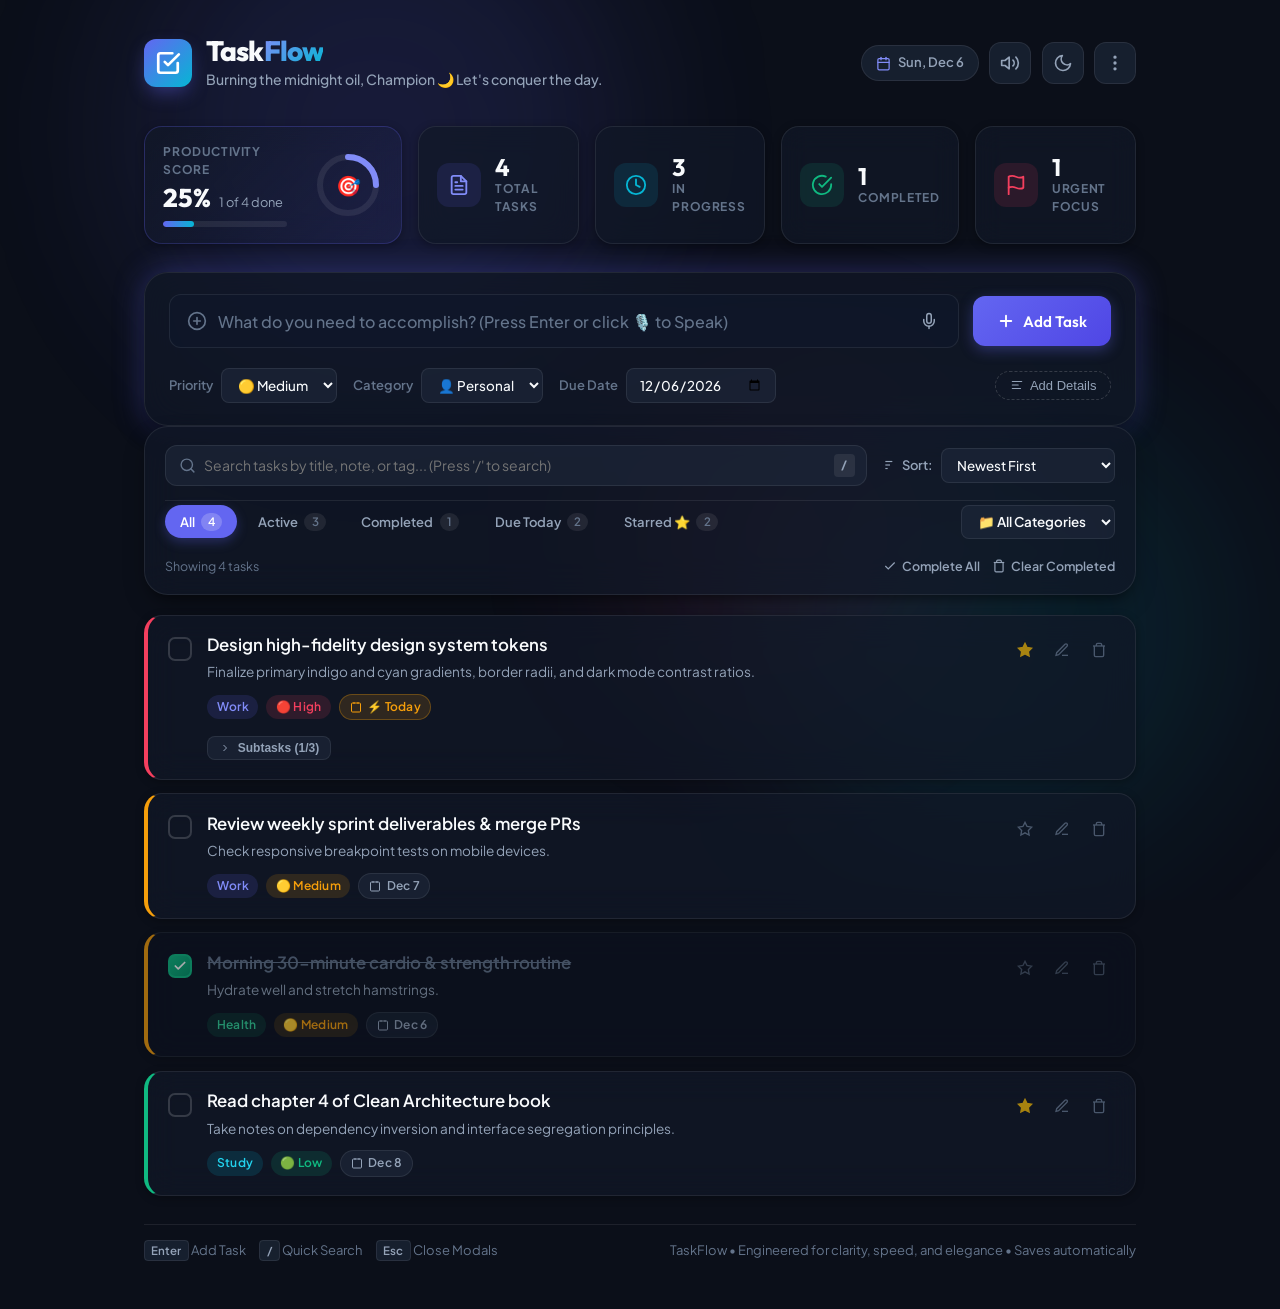
==== index.html @ ba14fab6 "first commit" ====
<!DOCTYPE html>
<html lang="en" data-theme="dark">
<head>
  <meta charset="UTF-8">
  <meta name="viewport" content="width=device-width, initial-scale=1.0">
  <meta name="description" content="TaskFlow - A modern, high-performance To-Do and Task Management web application featuring glassmorphism design, priority filters, smart categories, subtasks, and instant local persistence.">
  <meta name="keywords" content="todo list, task manager, productivity app, todo app, task tracker">
  <meta name="author" content="TaskFlow Productivity">
  <title>TaskFlow &mdash; Premium Task &amp; Productivity Manager</title>

  <!-- Google Fonts -->
  <link rel="preconnect" href="https://fonts.googleapis.com">
  <link rel="preconnect" href="https://fonts.gstatic.com" crossorigin>
  <link href="https://fonts.googleapis.com/css2?family=Outfit:wght@300;400;500;600;700;800&family=Plus+Jakarta+Sans:wght@400;500;600;700&display=swap" rel="stylesheet">

  <link rel="stylesheet" href="style.css">
</head>
<body>
  <!-- Canvas for celebratory particle confetti -->
  <canvas id="confetti-canvas"></canvas>

  <div class="app-background">
    <div class="glow-orb orb-1"></div>
    <div class="glow-orb orb-2"></div>
    <div class="glow-orb orb-3"></div>
  </div>

  <div class="app-container">
    <!-- Header -->
    <header class="app-header">
      <div class="header-brand">
        <div class="brand-logo" aria-hidden="true">
          <svg viewBox="0 0 24 24" fill="none" stroke="currentColor" stroke-width="2.5" stroke-linecap="round" stroke-linejoin="round">
            <path d="m9 11 3 3L22 4"></path>
            <path d="M21 12v7a2 2 0 0 1-2 2H5a2 2 0 0 1-2-2V5a2 2 0 0 1 2-2h11"></path>
          </svg>
        </div>
        <div class="brand-info">
          <h1 class="brand-title">Task<span>Flow</span></h1>
          <p class="brand-greeting" id="greeting-text">Welcome back! Let's get things done.</p>
        </div>
      </div>

      <div class="header-actions">
        <!-- Live Clock & Date Badge -->
        <div class="date-badge" id="live-date-badge" title="Current Date">
          <svg width="15" height="15" viewBox="0 0 24 24" fill="none" stroke="currentColor" stroke-width="2" stroke-linecap="round" stroke-linejoin="round">
            <rect x="3" y="4" width="18" height="18" rx="2" ry="2"></rect>
            <line x1="16" y1="2" x2="16" y2="6"></line>
            <line x1="8" y1="2" x2="8" y2="6"></line>
            <line x1="3" y1="10" x2="21" y2="10"></line>
          </svg>
          <span id="current-date-display">Today</span>
        </div>

        <!-- Sound Toggle -->
        <button id="sound-toggle-btn" class="icon-button" aria-label="Toggle Sound Effects" title="Toggle Sound FX">
          <svg id="sound-icon-on" class="btn-icon" viewBox="0 0 24 24" fill="none" stroke="currentColor" stroke-width="2" stroke-linecap="round" stroke-linejoin="round">
            <polygon points="11 5 6 9 2 9 2 15 6 15 11 19 11 5"></polygon>
            <path d="M19.07 4.93a10 10 0 0 1 0 14.14M15.54 8.46a5 5 0 0 1 0 7.07"></path>
          </svg>
          <svg id="sound-icon-off" class="btn-icon hidden" viewBox="0 0 24 24" fill="none" stroke="currentColor" stroke-width="2" stroke-linecap="round" stroke-linejoin="round">
            <polygon points="11 5 6 9 2 9 2 15 6 15 11 19 11 5"></polygon>
            <line x1="23" y1="9" x2="17" y2="15"></line>
            <line x1="17" y1="9" x2="23" y2="15"></line>
          </svg>
        </button>

        <!-- Theme Toggle -->
        <button id="theme-toggle-btn" class="icon-button" aria-label="Toggle Dark and Light Theme" title="Toggle Theme">
          <svg id="theme-icon-sun" class="btn-icon hidden" viewBox="0 0 24 24" fill="none" stroke="currentColor" stroke-width="2" stroke-linecap="round" stroke-linejoin="round">
            <circle cx="12" cy="12" r="5"></circle>
            <line x1="12" y1="1" x2="12" y2="3"></line>
            <line x1="12" y1="21" x2="12" y2="23"></line>
            <line x1="4.22" y1="4.22" x2="5.64" y2="5.64"></line>
            <line x1="18.36" y1="18.36" x2="19.78" y2="19.78"></line>
            <line x1="1" y1="12" x2="3" y2="12"></line>
            <line x1="21" y1="12" x2="23" y2="12"></line>
            <line x1="4.22" y1="19.78" x2="5.64" y2="18.36"></line>
            <line x1="18.36" y1="5.64" x2="19.78" y2="4.22"></line>
          </svg>
          <svg id="theme-icon-moon" class="btn-icon" viewBox="0 0 24 24" fill="none" stroke="currentColor" stroke-width="2" stroke-linecap="round" stroke-linejoin="round">
            <path d="M21 12.79A9 9 0 1 1 11.21 3 7 7 0 0 0 21 12.79z"></path>
          </svg>
        </button>

        <!-- Data Actions Dropdown Button -->
        <div class="dropdown-wrapper">
          <button id="data-menu-btn" class="icon-button" aria-label="Data Import and Export" title="Backup & Restore">
            <svg class="btn-icon" viewBox="0 0 24 24" fill="none" stroke="currentColor" stroke-width="2" stroke-linecap="round" stroke-linejoin="round">
              <circle cx="12" cy="12" r="1"></circle>
              <circle cx="12" cy="5" r="1"></circle>
              <circle cx="12" cy="19" r="1"></circle>
            </svg>
          </button>
          <div id="data-dropdown-menu" class="dropdown-menu hidden">
            <button id="export-json-btn" class="dropdown-item">
              <svg width="15" height="15" viewBox="0 0 24 24" fill="none" stroke="currentColor" stroke-width="2"><path d="M21 15v4a2 2 0 0 1-2 2H5a2 2 0 0 1-2-2v-4"></path><polyline points="7 10 12 15 17 10"></polyline><line x1="12" y1="15" x2="12" y2="3"></line></svg>
              Export JSON
            </button>
            <label for="import-json-input" class="dropdown-item file-label">
              <svg width="15" height="15" viewBox="0 0 24 24" fill="none" stroke="currentColor" stroke-width="2"><path d="M21 15v4a2 2 0 0 1-2 2H5a2 2 0 0 1-2-2v-4"></path><polyline points="17 8 12 3 7 8"></polyline><line x1="12" y1="3" x2="12" y2="15"></line></svg>
              Import JSON
              <input type="file" id="import-json-input" accept=".json" class="hidden">
            </label>
            <button id="reset-sample-btn" class="dropdown-item text-danger">
              <svg width="15" height="15" viewBox="0 0 24 24" fill="none" stroke="currentColor" stroke-width="2"><polyline points="1 4 1 10 7 10"></polyline><path d="M3.51 15a9 9 0 1 0 2.13-9.36L1 10"></path></svg>
              Load Sample Tasks
            </button>
          </div>
        </div>
      </div>
    </header>

    <!-- Productivity Dashboard Statistics Cards -->
    <section class="stats-grid" aria-label="Task Analytics and Progress">
      <!-- Progress Bar Card -->
      <div class="stat-card progress-card">
        <div class="progress-details">
          <span class="stat-label">Productivity Score</span>
          <div class="stat-heading">
            <span class="progress-percent" id="stat-progress-percent">0%</span>
            <span class="stat-subtext" id="stat-progress-ratio">0 of 0 done</span>
          </div>
          <div class="progress-bar-track">
            <div class="progress-bar-fill" id="stat-progress-fill" style="width: 0%;"></div>
          </div>
        </div>
        <div class="progress-ring-container">
          <svg class="progress-ring" width="68" height="68">
            <circle class="progress-ring-bg" stroke="currentColor" stroke-width="6" fill="transparent" r="28" cx="34" cy="34" />
            <circle class="progress-ring-circle" id="stat-progress-circle" stroke="currentColor" stroke-width="6" stroke-dasharray="175.92" stroke-dashoffset="175.92" stroke-linecap="round" fill="transparent" r="28" cx="34" cy="34" />
          </svg>
          <span class="ring-emoji" id="progress-emoji">🎯</span>
        </div>
      </div>

      <!-- Quick Counters -->
      <div class="stat-card" data-stat-filter="all">
        <div class="stat-icon-wrapper total-icon">
          <svg viewBox="0 0 24 24" fill="none" stroke="currentColor" stroke-width="2" stroke-linecap="round" stroke-linejoin="round">
            <path d="M14 2H6a2 2 0 0 0-2 2v16a2 2 0 0 0 2 2h12a2 2 0 0 0 2-2V8z"></path>
            <polyline points="14 2 14 8 20 8"></polyline>
            <line x1="16" y1="13" x2="8" y2="13"></line>
            <line x1="16" y1="17" x2="8" y2="17"></line>
            <polyline points="10 9 9 9 8 9"></polyline>
          </svg>
        </div>
        <div class="stat-text">
          <span class="stat-number" id="count-all">0</span>
          <span class="stat-label">Total Tasks</span>
        </div>
      </div>

      <div class="stat-card" data-stat-filter="active">
        <div class="stat-icon-wrapper pending-icon">
          <svg viewBox="0 0 24 24" fill="none" stroke="currentColor" stroke-width="2" stroke-linecap="round" stroke-linejoin="round">
            <circle cx="12" cy="12" r="10"></circle>
            <polyline points="12 6 12 12 16 14"></polyline>
          </svg>
        </div>
        <div class="stat-text">
          <span class="stat-number" id="count-active">0</span>
          <span class="stat-label">In Progress</span>
        </div>
      </div>

      <div class="stat-card" data-stat-filter="completed">
        <div class="stat-icon-wrapper completed-icon">
          <svg viewBox="0 0 24 24" fill="none" stroke="currentColor" stroke-width="2" stroke-linecap="round" stroke-linejoin="round">
            <path d="M22 11.08V12a10 10 0 1 1-5.93-9.14"></path>
            <polyline points="22 4 12 14.01 9 11.01"></polyline>
          </svg>
        </div>
        <div class="stat-text">
          <span class="stat-number" id="count-completed">0</span>
          <span class="stat-label">Completed</span>
        </div>
      </div>

      <div class="stat-card" data-stat-filter="high">
        <div class="stat-icon-wrapper urgent-icon">
          <svg viewBox="0 0 24 24" fill="none" stroke="currentColor" stroke-width="2" stroke-linecap="round" stroke-linejoin="round">
            <path d="M4 15s1-1 4-1 5 2 8 2 4-1 4-1V3s-1 1-4 1-5-2-8-2-4 1-4 1z"></path>
            <line x1="4" y1="22" x2="4" y2="15"></line>
          </svg>
        </div>
        <div class="stat-text">
          <span class="stat-number" id="count-high">0</span>
          <span class="stat-label">Urgent Focus</span>
        </div>
      </div>
    </section>

    <!-- Main Content Layout -->
    <main class="app-main-grid">
      <!-- Task Creation Panel -->
      <section class="task-creator-panel glass-card" aria-label="Create New Task">
        <form id="new-task-form" class="task-form">
          <div class="form-main-row">
            <div class="input-wrapper">
              <span class="input-icon">
                <svg viewBox="0 0 24 24" fill="none" stroke="currentColor" stroke-width="2" stroke-linecap="round" stroke-linejoin="round">
                  <circle cx="12" cy="12" r="10"></circle>
                  <line x1="12" y1="8" x2="12" y2="16"></line>
                  <line x1="8" y1="12" x2="16" y2="12"></line>
                </svg>
              </span>
              <input 
                type="text" 
                id="task-title-input" 
                class="main-text-input" 
                placeholder="What do you need to accomplish? (Press Enter or click 🎙️ to Speak)" 
                maxlength="150" 
                required 
                autocomplete="off"
              >
              <button type="button" id="voice-input-btn" class="input-voice-btn" aria-label="Speech to text" title="Speech to Text (Click and speak your task)">
                <svg class="mic-icon" viewBox="0 0 24 24" fill="none" stroke="currentColor" stroke-width="2" stroke-linecap="round" stroke-linejoin="round">
                  <path d="M12 2a3 3 0 0 0-3 3v7a3 3 0 0 0 6 0V5a3 3 0 0 0-3-3z"></path>
                  <path d="M19 10v2a7 7 0 0 1-14 0v-2"></path>
                  <line x1="12" y1="19" x2="12" y2="22"></line>
                </svg>
                <span class="voice-pulse-ring"></span>
              </button>
            </div>
            <button type="submit" id="add-task-btn" class="primary-gradient-btn">
              <svg viewBox="0 0 24 24" fill="none" stroke="currentColor" stroke-width="2.5" stroke-linecap="round" stroke-linejoin="round">
                <line x1="12" y1="5" x2="12" y2="19"></line>
                <line x1="5" y1="12" x2="19" y2="12"></line>
              </svg>
              <span>Add Task</span>
            </button>
          </div>

          <!-- Live Voice Input Listening Bar -->
          <div id="voice-status-bar" class="voice-status-bar hidden">
            <span class="voice-live-dot"></span>
            <span id="voice-status-text" class="voice-status-text">Listening... Speak now</span>
            <div class="voice-soundwaves">
              <span></span><span></span><span></span><span></span><span></span>
            </div>
            <button type="button" id="voice-stop-btn" class="voice-stop-btn">Finish Voice</button>
          </div>

          <!-- Extended Task Options Accordion/Bar -->
          <div class="form-options-bar">
            <!-- Priority Selector -->
            <div class="form-option-group">
              <label for="task-priority-select" class="option-label">Priority</label>
              <div class="custom-select-wrapper">
                <select id="task-priority-select" class="form-select">
                  <option value="low">🟢 Low</option>
                  <option value="medium" selected>🟡 Medium</option>
                  <option value="high">🔴 High</option>
                </select>
              </div>
            </div>

            <!-- Category Selector -->
            <div class="form-option-group">
              <label for="task-category-select" class="option-label">Category</label>
              <div class="custom-select-wrapper">
                <select id="task-category-select" class="form-select">
                  <option value="Work">💼 Work</option>
                  <option value="Personal" selected>👤 Personal</option>
                  <option value="Study">📚 Study</option>
                  <option value="Health">💪 Health</option>
                  <option value="Finance">💰 Finance</option>
                  <option value="Creative">🎨 Creative</option>
                </select>
              </div>
            </div>

            <!-- Due Date Picker -->
            <div class="form-option-group">
              <label for="task-due-date" class="option-label">Due Date</label>
              <div class="date-input-wrapper">
                <input type="date" id="task-due-date" class="form-date-input">
              </div>
            </div>

            <!-- Toggle Details Button -->
            <button type="button" id="toggle-advanced-btn" class="text-pill-btn" aria-expanded="false" title="Add notes and subtasks">
              <svg width="14" height="14" viewBox="0 0 24 24" fill="none" stroke="currentColor" stroke-width="2" stroke-linecap="round" stroke-linejoin="round">
                <line x1="4" y1="6" x2="20" y2="6"></line>
                <line x1="4" y1="12" x2="14" y2="12"></line>
                <line x1="4" y1="18" x2="18" y2="18"></line>
              </svg>
              <span>Add Details</span>
            </button>
          </div>

          <!-- Collapsible Note & Subtasks area -->
          <div id="advanced-fields" class="advanced-fields hidden">
            <div class="form-sub-row">
              <textarea id="task-notes-input" class="form-textarea" placeholder="Add detailed notes or context..." rows="2"></textarea>
            </div>
            <div class="subtasks-input-area">
              <div class="subtask-add-row">
                <input type="text" id="subtask-quick-input" class="subtask-input" placeholder="Add a checklist item (e.g. Gather documents)">
                <button type="button" id="add-subtask-draft-btn" class="secondary-btn small-btn">+ Add Item</button>
              </div>
              <ul id="draft-subtasks-list" class="draft-subtasks-list"></ul>
            </div>
          </div>
        </form>
      </section>

      <!-- Task Explorer / Feed Section -->
      <section class="task-feed-section" aria-label="Task Management Feed">
        <!-- Control Bar: Search, Filters & Sorters -->
        <div class="feed-controls glass-card">
          <!-- Top Row: Search and Batch Actions -->
          <div class="controls-top-row">
            <div class="search-box">
              <svg class="search-icon" viewBox="0 0 24 24" fill="none" stroke="currentColor" stroke-width="2" stroke-linecap="round" stroke-linejoin="round">
                <circle cx="11" cy="11" r="8"></circle>
                <line x1="21" y1="21" x2="16.65" y2="16.65"></line>
              </svg>
              <input type="text" id="task-search-input" placeholder="Search tasks by title, note, or tag... (Press '/' to search)" autocomplete="off">
              <button id="clear-search-btn" class="clear-input-btn hidden" aria-label="Clear Search">✕</button>
              <span class="keyboard-hint" aria-hidden="true">/</span>
            </div>

            <!-- Sort By Selector -->
            <div class="sort-selector-group">
              <label for="sort-tasks-select" class="sort-label">
                <svg width="14" height="14" viewBox="0 0 24 24" fill="none" stroke="currentColor" stroke-width="2">
                  <line x1="4" y1="6" x2="16" y2="6"></line>
                  <line x1="4" y1="12" x2="12" y2="12"></line>
                  <line x1="4" y1="18" x2="8" y2="18"></line>
                </svg>
                Sort:
              </label>
              <select id="sort-tasks-select" class="form-select inline-select">
                <option value="created-desc">Newest First</option>
                <option value="created-asc">Oldest First</option>
                <option value="due-asc">Due Date (Earliest)</option>
                <option value="priority-desc">Priority (High to Low)</option>
                <option value="alpha-asc">Alphabetical (A - Z)</option>
              </select>
            </div>
          </div>

          <!-- Filter Pills Row -->
          <div class="filters-pills-row">
            <div class="filter-status-pills" role="tablist" aria-label="Task status filters">
              <button class="filter-tab active" data-filter="all" role="tab" aria-selected="true">
                All <span class="badge" id="pill-all-count">0</span>
              </button>
              <button class="filter-tab" data-filter="active" role="tab" aria-selected="false">
                Active <span class="badge" id="pill-active-count">0</span>
              </button>
              <button class="filter-tab" data-filter="completed" role="tab" aria-selected="false">
                Completed <span class="badge" id="pill-completed-count">0</span>
              </button>
              <button class="filter-tab" data-filter="today" role="tab" aria-selected="false">
                Due Today <span class="badge" id="pill-today-count">0</span>
              </button>
              <button class="filter-tab" data-filter="starred" role="tab" aria-selected="false">
                Starred ⭐ <span class="badge" id="pill-starred-count">0</span>
              </button>
            </div>

            <!-- Category Filter dropdown -->
            <div class="category-filter-wrapper">
              <select id="category-filter-select" class="form-select category-filter-select" aria-label="Filter by category">
                <option value="all">📁 All Categories</option>
                <option value="Work">💼 Work</option>
                <option value="Personal">👤 Personal</option>
                <option value="Study">📚 Study</option>
                <option value="Health">💪 Health</option>
                <option value="Finance">💰 Finance</option>
                <option value="Creative">🎨 Creative</option>
              </select>
            </div>
          </div>

          <!-- Secondary Toolbar: Bulk Actions -->
          <div class="bulk-actions-bar">
            <div class="bulk-status-info">
              <span id="active-filter-summary">Showing all tasks</span>
            </div>
            <div class="bulk-btn-group">
              <button id="mark-all-done-btn" class="subtle-link-btn" title="Mark visible tasks completed">
                <svg width="14" height="14" viewBox="0 0 24 24" fill="none" stroke="currentColor" stroke-width="2"><polyline points="20 6 9 17 4 12"></polyline></svg>
                Complete All
              </button>
              <button id="clear-completed-btn" class="subtle-link-btn text-danger" title="Remove all completed tasks">
                <svg width="14" height="14" viewBox="0 0 24 24" fill="none" stroke="currentColor" stroke-width="2"><polyline points="3 6 5 6 21 6"></polyline><path d="M19 6v14a2 2 0 0 1-2 2H7a2 2 0 0 1-2-2V6m3 0V4a2 2 0 0 1 2-2h4a2 2 0 0 1 2 2v2"></path></svg>
                Clear Completed
              </button>
            </div>
          </div>
        </div>

        <!-- Task List Container -->
        <ul id="task-list" class="task-list" aria-live="polite" aria-label="Tasks List">
          <!-- Dynamically populated via app.js -->
        </ul>

        <!-- Empty State (Shown when no tasks match) -->
        <div id="empty-state" class="empty-state hidden">
          <div class="empty-illustration">
            <svg viewBox="0 0 120 120" fill="none" xmlns="http://www.w3.org/2000/svg">
              <circle cx="60" cy="60" r="50" fill="url(#empty-gradient)" fill-opacity="0.15" stroke="currentColor" stroke-width="2" stroke-dasharray="6 6"/>
              <path d="M42 60L54 72L78 48" stroke="currentColor" stroke-width="5" stroke-linecap="round" stroke-linejoin="round"/>
              <defs>
                <linearGradient id="empty-gradient" x1="10" y1="10" x2="110" y2="110" gradientUnits="userSpaceOnUse">
                  <stop stop-color="#6366f1"/>
                  <stop offset="1" stop-color="#06b6d4"/>
                </linearGradient>
              </defs>
            </svg>
          </div>
          <h2 class="empty-title" id="empty-title-text">All Caught Up!</h2>
          <p class="empty-subtitle" id="empty-desc-text">You have no tasks in this view. Enjoy your day or add a new goal above!</p>
          <button id="empty-add-btn" class="primary-gradient-btn small-btn">
            + Create New Task
          </button>
        </div>
      </section>
    </main>

    <!-- Footer -->
    <footer class="app-footer">
      <div class="footer-shortcuts">
        <span><kbd>Enter</kbd> Add Task</span>
        <span><kbd>/</kbd> Quick Search</span>
        <span><kbd>Esc</kbd> Close Modals</span>
      </div>
      <p class="footer-credit">TaskFlow &bull; Engineered for clarity, speed, and elegance &bull; Saves automatically</p>
    </footer>
  </div>

  <!-- Edit Task Modal -->
  <div id="edit-modal" class="modal-overlay hidden" role="dialog" aria-modal="true" aria-labelledby="edit-modal-title">
    <div class="modal-dialog glass-card">
      <div class="modal-header">
        <h3 id="edit-modal-title" class="modal-title">Edit Task Details</h3>
        <button id="close-modal-btn" class="icon-button close-btn" aria-label="Close dialog">✕</button>
      </div>
      <form id="edit-task-form" class="modal-body">
        <input type="hidden" id="edit-task-id">

        <div class="form-group">
          <div class="label-with-voice">
            <label for="edit-title-input" class="form-label">Task Title</label>
            <button type="button" class="voice-field-btn" data-voice-target="edit-title-input" title="Speak Task Title">
              <svg width="14" height="14" viewBox="0 0 24 24" fill="none" stroke="currentColor" stroke-width="2"><path d="M12 2a3 3 0 0 0-3 3v7a3 3 0 0 0 6 0V5a3 3 0 0 0-3-3z"></path><path d="M19 10v2a7 7 0 0 1-14 0v-2"></path><line x1="12" y1="19" x2="12" y2="22"></line></svg>
              <span>Voice</span>
            </button>
          </div>
          <input type="text" id="edit-title-input" class="modal-text-input" required maxlength="150">
        </div>

        <div class="form-row-2">
          <div class="form-group">
            <label for="edit-priority-select" class="form-label">Priority</label>
            <select id="edit-priority-select" class="form-select">
              <option value="low">🟢 Low Priority</option>
              <option value="medium">🟡 Medium Priority</option>
              <option value="high">🔴 High Priority</option>
            </select>
          </div>
          <div class="form-group">
            <label for="edit-category-select" class="form-label">Category</label>
            <select id="edit-category-select" class="form-select">
              <option value="Work">💼 Work</option>
              <option value="Personal">👤 Personal</option>
              <option value="Study">📚 Study</option>
              <option value="Health">💪 Health</option>
              <option value="Finance">💰 Finance</option>
              <option value="Creative">🎨 Creative</option>
            </select>
          </div>
        </div>

        <div class="form-group">
          <label for="edit-due-date" class="form-label">Due Date</label>
          <input type="date" id="edit-due-date" class="form-date-input">
        </div>

        <div class="form-group">
          <div class="label-with-voice">
            <label for="edit-notes-input" class="form-label">Description &amp; Notes</label>
            <button type="button" class="voice-field-btn" data-voice-target="edit-notes-input" title="Speak Notes">
              <svg width="14" height="14" viewBox="0 0 24 24" fill="none" stroke="currentColor" stroke-width="2"><path d="M12 2a3 3 0 0 0-3 3v7a3 3 0 0 0 6 0V5a3 3 0 0 0-3-3z"></path><path d="M19 10v2a7 7 0 0 1-14 0v-2"></path><line x1="12" y1="19" x2="12" y2="22"></line></svg>
              <span>Voice</span>
            </button>
          </div>
          <textarea id="edit-notes-input" class="form-textarea" rows="3" placeholder="Add additional details..."></textarea>
        </div>

        <div class="form-group">
          <label class="form-label">Subtasks / Checklist</label>
          <div class="subtask-add-row">
            <input type="text" id="edit-subtask-input" class="subtask-input" placeholder="Add subtask...">
            <button type="button" id="edit-subtask-add-btn" class="secondary-btn small-btn">+ Add</button>
          </div>
          <ul id="edit-subtasks-list" class="edit-subtasks-list"></ul>
        </div>

        <div class="modal-actions">
          <button type="button" id="cancel-edit-btn" class="secondary-btn">Cancel</button>
          <button type="submit" class="primary-gradient-btn">Save Changes</button>
        </div>
      </form>
    </div>
  </div>

  <!-- Toast Notification System -->
  <div id="toast-container" class="toast-container" aria-live="assertive"></div>

  <script src="app.js"></script>
</body>
</html>
---- style.css ----
/* ==========================================================================
   TaskFlow Design System & Core Styles
   Modern Glassmorphism & High-Productivity Interface
   ========================================================================== */

:root {
  /* Fonts */
  --font-heading: 'Outfit', -apple-system, BlinkMacSystemFont, 'Segoe UI', Roboto, sans-serif;
  --font-body: 'Plus Jakarta Sans', -apple-system, BlinkMacSystemFont, 'Segoe UI', Roboto, sans-serif;

  /* Universal Color Accents */
  --primary-500: #6366f1;
  --primary-600: #4f46e5;
  --primary-400: #818cf8;
  --accent-cyan: #06b6d4;
  --accent-teal: #14b8a6;
  --accent-pink: #ec4899;
  --accent-emerald: #10b981;
  --accent-amber: #f59e0b;
  --accent-rose: #f43f5e;

  /* Priority Badges */
  --priority-high: #f43f5e;
  --priority-high-bg: rgba(244, 63, 94, 0.14);
  --priority-medium: #f59e0b;
  --priority-medium-bg: rgba(245, 158, 11, 0.14);
  --priority-low: #10b981;
  --priority-low-bg: rgba(16, 185, 129, 0.14);

  /* Categories Color Palette */
  --cat-work: #6366f1;
  --cat-personal: #ec4899;
  --cat-study: #06b6d4;
  --cat-health: #10b981;
  --cat-finance: #f59e0b;
  --cat-creative: #8b5cf6;

  /* Radii */
  --radius-sm: 8px;
  --radius-md: 12px;
  --radius-lg: 18px;
  --radius-xl: 24px;
  --radius-pill: 9999px;

  /* Transitions */
  --transition-fast: 0.15s cubic-bezier(0.4, 0, 0.2, 1);
  --transition-normal: 0.25s cubic-bezier(0.4, 0, 0.2, 1);
  --transition-bounce: 0.4s cubic-bezier(0.34, 1.56, 0.64, 1);
}

/* ==========================================================================
   Dark Theme (Default)
   ========================================================================== */
[data-theme="dark"] {
  --bg-app: #0b0f19;
  --bg-card: rgba(17, 24, 39, 0.72);
  --bg-card-hover: rgba(26, 36, 56, 0.85);
  --bg-surface: rgba(30, 41, 59, 0.65);
  --bg-input: rgba(15, 23, 42, 0.75);
  
  --border-subtle: rgba(255, 255, 255, 0.08);
  --border-medium: rgba(255, 255, 255, 0.16);
  --border-active: rgba(99, 102, 241, 0.6);

  --text-main: #f8fafc;
  --text-muted: #94a3b8;
  --text-dim: #64748b;
  --text-inverse: #0b0f19;

  --shadow-sm: 0 2px 8px rgba(0, 0, 0, 0.3);
  --shadow-md: 0 10px 25px -5px rgba(0, 0, 0, 0.4), 0 8px 10px -6px rgba(0, 0, 0, 0.3);
  --shadow-lg: 0 20px 40px -10px rgba(0, 0, 0, 0.6);
  --shadow-glow: 0 0 30px rgba(99, 102, 241, 0.35);

  --orb-1: rgba(99, 102, 241, 0.18);
  --orb-2: rgba(6, 182, 212, 0.14);
  --orb-3: rgba(236, 72, 153, 0.12);
}

/* ==========================================================================
   Light Theme
   ========================================================================== */
[data-theme="light"] {
  --bg-app: #f1f5f9;
  --bg-card: rgba(255, 255, 255, 0.82);
  --bg-card-hover: rgba(255, 255, 255, 0.95);
  --bg-surface: rgba(241, 245, 249, 0.8);
  --bg-input: #ffffff;

  --border-subtle: rgba(0, 0, 0, 0.08);
  --border-medium: rgba(0, 0, 0, 0.14);
  --border-active: rgba(99, 102, 241, 0.7);

  --text-main: #0f172a;
  --text-muted: #475569;
  --text-dim: #94a3b8;
  --text-inverse: #ffffff;

  --shadow-sm: 0 2px 8px rgba(0, 0, 0, 0.04);
  --shadow-md: 0 10px 25px -5px rgba(100, 116, 139, 0.12), 0 4px 6px -4px rgba(100, 116, 139, 0.08);
  --shadow-lg: 0 20px 35px -8px rgba(100, 116, 139, 0.18);
  --shadow-glow: 0 0 25px rgba(99, 102, 241, 0.2);

  --orb-1: rgba(99, 102, 241, 0.12);
  --orb-2: rgba(6, 182, 212, 0.1);
  --orb-3: rgba(236, 72, 153, 0.08);
}

/* ==========================================================================
   CSS Reset & Base
   ========================================================================== */
*, *::before, *::after {
  box-sizing: border-box;
  margin: 0;
  padding: 0;
}

html {
  font-size: 16px;
  scroll-behavior: smooth;
  height: 100%;
}

body {
  font-family: var(--font-body);
  background-color: var(--bg-app);
  color: var(--text-main);
  min-height: 100vh;
  line-height: 1.5;
  -webkit-font-smoothing: antialiased;
  -moz-osx-font-smoothing: grayscale;
  overflow-x: hidden;
  position: relative;
  transition: background-color 0.3s ease, color 0.3s ease;
}

/* Confetti Canvas Overlay */
#confetti-canvas {
  position: fixed;
  inset: 0;
  width: 100vw;
  height: 100vh;
  pointer-events: none;
  z-index: 9999;
}

/* Ambient Animated Glow Background */
.app-background {
  position: fixed;
  inset: 0;
  pointer-events: none;
  z-index: 0;
  overflow: hidden;
}

.glow-orb {
  position: absolute;
  border-radius: 50%;
  filter: blur(90px);
  opacity: 0.8;
  animation: floatOrb 18s ease-in-out infinite alternate;
}

.orb-1 {
  width: 500px;
  height: 500px;
  background: var(--orb-1);
  top: -120px;
  left: 10%;
  animation-duration: 22s;
}

.orb-2 {
  width: 450px;
  height: 450px;
  background: var(--orb-2);
  bottom: 5%;
  right: 5%;
  animation-duration: 26s;
}

.orb-3 {
  width: 350px;
  height: 350px;
  background: var(--orb-3);
  top: 40%;
  right: 25%;
  animation-duration: 18s;
}

@keyframes floatOrb {
  0% { transform: translate(0, 0) scale(1); }
  50% { transform: translate(40px, 30px) scale(1.08); }
  100% { transform: translate(-30px, 50px) scale(0.95); }
}

/* Layout Container */
.app-container {
  position: relative;
  z-index: 1;
  max-width: 1040px;
  margin: 0 auto;
  padding: 2.25rem 1.5rem 3rem;
  display: flex;
  flex-direction: column;
  gap: 1.75rem;
}

/* Glassmorphism Card Utility */
.glass-card {
  background: var(--bg-card);
  backdrop-filter: blur(18px);
  -webkit-backdrop-filter: blur(18px);
  border: 1px solid var(--border-subtle);
  border-radius: var(--radius-xl);
  box-shadow: var(--shadow-md);
  transition: border-color var(--transition-normal), box-shadow var(--transition-normal);
}

.glass-card:hover {
  border-color: var(--border-medium);
}

/* ==========================================================================
   Header Component
   ========================================================================== */
.app-header {
  display: flex;
  justify-content: space-between;
  align-items: center;
  flex-wrap: wrap;
  gap: 1.25rem;
  padding-bottom: 0.5rem;
}

.header-brand {
  display: flex;
  align-items: center;
  gap: 0.875rem;
}

.brand-logo {
  width: 48px;
  height: 48px;
  border-radius: var(--radius-md);
  background: linear-gradient(135deg, var(--primary-500), var(--accent-cyan));
  display: flex;
  align-items: center;
  justify-content: center;
  color: #ffffff;
  box-shadow: 0 8px 20px -4px rgba(99, 102, 241, 0.45);
  transition: transform var(--transition-bounce);
}

.brand-logo:hover {
  transform: rotate(-6deg) scale(1.06);
}

.brand-logo svg {
  width: 26px;
  height: 26px;
}

.brand-title {
  font-family: var(--font-heading);
  font-size: 1.75rem;
  font-weight: 800;
  letter-spacing: -0.03em;
  color: var(--text-main);
  line-height: 1.1;
}

.brand-title span {
  background: linear-gradient(135deg, var(--primary-400), var(--accent-cyan));
  -webkit-background-clip: text;
  -webkit-text-fill-color: transparent;
}

.brand-greeting {
  font-size: 0.875rem;
  color: var(--text-muted);
  margin-top: 0.15rem;
  font-weight: 500;
}

.header-actions {
  display: flex;
  align-items: center;
  gap: 0.65rem;
}

/* Date Badge */
.date-badge {
  display: inline-flex;
  align-items: center;
  gap: 0.45rem;
  padding: 0.45rem 0.85rem;
  background: var(--bg-surface);
  border: 1px solid var(--border-subtle);
  border-radius: var(--radius-pill);
  font-size: 0.8125rem;
  font-weight: 600;
  color: var(--text-muted);
}

.date-badge svg {
  color: var(--primary-400);
}

/* Icon Buttons */
.icon-button {
  background: var(--bg-surface);
  border: 1px solid var(--border-subtle);
  color: var(--text-muted);
  width: 42px;
  height: 42px;
  border-radius: var(--radius-md);
  display: flex;
  align-items: center;
  justify-content: center;
  cursor: pointer;
  transition: all var(--transition-fast);
  position: relative;
}

.icon-button:hover {
  background: var(--bg-card-hover);
  color: var(--text-main);
  border-color: var(--border-medium);
  transform: translateY(-2px);
  box-shadow: var(--shadow-sm);
}

.icon-button:active {
  transform: translateY(0) scale(0.96);
}

.btn-icon {
  width: 20px;
  height: 20px;
}

/* Dropdown Menu */
.dropdown-wrapper {
  position: relative;
}

.dropdown-menu {
  position: absolute;
  top: calc(100% + 8px);
  right: 0;
  background: var(--bg-card);
  backdrop-filter: blur(20px);
  border: 1px solid var(--border-medium);
  border-radius: var(--radius-lg);
  box-shadow: var(--shadow-lg);
  padding: 0.5rem;
  min-width: 190px;
  z-index: 100;
  display: flex;
  flex-direction: column;
  gap: 0.25rem;
  animation: fadeInDown 0.18s ease-out;
}

.dropdown-item {
  display: flex;
  align-items: center;
  gap: 0.65rem;
  padding: 0.55rem 0.85rem;
  border: none;
  background: transparent;
  color: var(--text-main);
  font-family: var(--font-body);
  font-size: 0.875rem;
  font-weight: 500;
  border-radius: var(--radius-sm);
  cursor: pointer;
  transition: background var(--transition-fast);
  text-align: left;
  width: 100%;
}

.dropdown-item:hover {
  background: var(--bg-surface);
}

.dropdown-item.text-danger:hover {
  background: rgba(244, 63, 94, 0.12);
  color: var(--accent-rose);
}

.file-label {
  cursor: pointer;
}

/* ==========================================================================
   Productivity Stats Dashboard Cards
   ========================================================================== */
.stats-grid {
  display: grid;
  grid-template-columns: 1.6fr 1fr 1fr 1fr 1fr;
  gap: 1rem;
}

.stat-card {
  background: var(--bg-card);
  backdrop-filter: blur(14px);
  border: 1px solid var(--border-subtle);
  border-radius: var(--radius-lg);
  padding: 1rem 1.15rem;
  display: flex;
  align-items: center;
  gap: 0.875rem;
  box-shadow: var(--shadow-sm);
  transition: all var(--transition-normal);
  cursor: pointer;
}

.stat-card:hover {
  transform: translateY(-2px);
  border-color: var(--border-medium);
  box-shadow: var(--shadow-md);
}

.stat-card.active-stat-card {
  border-color: var(--primary-400);
  background: var(--bg-card-hover);
}

/* Progress Stat Card Special Styling */
.progress-card {
  grid-column: span 1;
  justify-content: space-between;
  background: linear-gradient(135deg, var(--bg-card), rgba(99, 102, 241, 0.08));
  border-color: rgba(99, 102, 241, 0.25);
}

.progress-details {
  display: flex;
  flex-direction: column;
  gap: 0.35rem;
  flex: 1;
}

.stat-label {
  font-size: 0.75rem;
  text-transform: uppercase;
  letter-spacing: 0.05em;
  font-weight: 700;
  color: var(--text-dim);
}

.stat-heading {
  display: flex;
  align-items: baseline;
  gap: 0.5rem;
}

.progress-percent {
  font-family: var(--font-heading);
  font-size: 1.6rem;
  font-weight: 800;
  color: var(--text-main);
  line-height: 1;
}

.stat-subtext {
  font-size: 0.8rem;
  color: var(--text-muted);
}

.progress-bar-track {
  width: 90%;
  height: 6px;
  background: var(--border-subtle);
  border-radius: var(--radius-pill);
  overflow: hidden;
  margin-top: 0.2rem;
}

.progress-bar-fill {
  height: 100%;
  background: linear-gradient(90deg, var(--primary-500), var(--accent-cyan));
  border-radius: var(--radius-pill);
  transition: width 0.5s ease;
}

/* Circular Progress Indicator */
.progress-ring-container {
  position: relative;
  display: flex;
  align-items: center;
  justify-content: center;
}

.progress-ring {
  transform: rotate(-90deg);
}

.progress-ring-bg {
  color: var(--border-subtle);
}

.progress-ring-circle {
  color: var(--primary-400);
  transition: stroke-dashoffset 0.6s cubic-bezier(0.4, 0, 0.2, 1);
}

.ring-emoji {
  position: absolute;
  font-size: 1.25rem;
}

/* Stat Counter Numbers */
.stat-icon-wrapper {
  width: 44px;
  height: 44px;
  border-radius: var(--radius-md);
  display: flex;
  align-items: center;
  justify-content: center;
  flex-shrink: 0;
}

.stat-icon-wrapper svg {
  width: 22px;
  height: 22px;
}

.total-icon {
  background: rgba(99, 102, 241, 0.12);
  color: var(--primary-400);
}

.pending-icon {
  background: rgba(6, 182, 212, 0.12);
  color: var(--accent-cyan);
}

.completed-icon {
  background: rgba(16, 185, 129, 0.12);
  color: var(--accent-emerald);
}

.urgent-icon {
  background: rgba(244, 63, 94, 0.12);
  color: var(--accent-rose);
}

.stat-text {
  display: flex;
  flex-direction: column;
}

.stat-number {
  font-family: var(--font-heading);
  font-size: 1.5rem;
  font-weight: 700;
  line-height: 1.1;
  color: var(--text-main);
}

/* ==========================================================================
   Task Creation Panel
   ========================================================================== */
.task-creator-panel {
  padding: 1.35rem 1.5rem;
  position: relative;
  box-shadow: var(--shadow-md), var(--shadow-glow);
}

.task-form {
  display: flex;
  flex-direction: column;
  gap: 1rem;
}

.form-main-row {
  display: flex;
  align-items: center;
  gap: 0.875rem;
}

.input-wrapper {
  position: relative;
  flex: 1;
  display: flex;
  align-items: center;
}

.input-icon {
  position: absolute;
  left: 1.1rem;
  color: var(--text-dim);
  pointer-events: none;
  display: flex;
  align-items: center;
}

.input-icon svg {
  width: 20px;
  height: 20px;
}

.main-text-input {
  width: 100%;
  padding: 0.95rem 3.4rem 0.95rem 3rem;
  background: var(--bg-input);
  border: 1px solid var(--border-subtle);
  border-radius: var(--radius-md);
  color: var(--text-main);
  font-family: var(--font-body);
  font-size: 1rem;
  font-weight: 500;
  outline: none;
  transition: all var(--transition-fast);
}

.main-text-input:focus {
  border-color: var(--primary-400);
  box-shadow: 0 0 0 3px rgba(99, 102, 241, 0.25);
}

.main-text-input::placeholder {
  color: var(--text-dim);
}

/* Speech to Text Microphone Button */
.input-voice-btn {
  position: absolute;
  right: 0.75rem;
  width: 36px;
  height: 36px;
  border-radius: 50%;
  background: transparent;
  border: 1px solid transparent;
  color: var(--text-muted);
  display: flex;
  align-items: center;
  justify-content: center;
  cursor: pointer;
  transition: all var(--transition-fast);
  z-index: 2;
}

.input-voice-btn:hover {
  background: var(--bg-surface);
  color: var(--text-main);
  border-color: var(--border-subtle);
  transform: scale(1.05);
}

.input-voice-btn .mic-icon {
  width: 18px;
  height: 18px;
  transition: all var(--transition-fast);
}

/* Active Listening State */
.input-voice-btn.is-listening {
  background: rgba(244, 63, 94, 0.18);
  color: var(--accent-rose);
  border-color: rgba(244, 63, 94, 0.5);
  box-shadow: 0 0 16px rgba(244, 63, 94, 0.5);
  animation: pulseRecording 1.5s infinite;
}

.voice-pulse-ring {
  display: none;
}

.input-voice-btn.is-listening .voice-pulse-ring {
  display: block;
  position: absolute;
  inset: -4px;
  border-radius: 50%;
  border: 2px solid var(--accent-rose);
  opacity: 0.8;
  animation: rippleRing 1.4s cubic-bezier(0.2, 0.8, 0.2, 1) infinite;
}

@keyframes pulseRecording {
  0%, 100% { transform: scale(1); }
  50% { transform: scale(1.1); }
}

@keyframes rippleRing {
  0% { transform: scale(0.9); opacity: 0.9; }
  100% { transform: scale(1.6); opacity: 0; }
}

/* Live Voice Status Indicator Bar */
.voice-status-bar {
  display: flex;
  align-items: center;
  gap: 0.85rem;
  padding: 0.65rem 1rem;
  background: rgba(244, 63, 94, 0.08);
  border: 1px solid rgba(244, 63, 94, 0.3);
  border-radius: var(--radius-md);
  animation: fadeInDown 0.2s ease-out;
}

.voice-live-dot {
  width: 10px;
  height: 10px;
  border-radius: 50%;
  background: var(--accent-rose);
  box-shadow: 0 0 8px var(--accent-rose);
  animation: blinkDot 1s infinite alternate;
  flex-shrink: 0;
}

@keyframes blinkDot {
  from { opacity: 0.3; }
  to { opacity: 1; }
}

.voice-status-text {
  flex: 1;
  font-size: 0.84rem;
  font-weight: 600;
  color: var(--accent-rose);
  font-style: italic;
  white-space: nowrap;
  overflow: hidden;
  text-overflow: ellipsis;
}

/* Animated Sound Wave Bars */
.voice-soundwaves {
  display: flex;
  align-items: center;
  gap: 3px;
  height: 18px;
}

.voice-soundwaves span {
  width: 3px;
  background: var(--accent-rose);
  border-radius: 2px;
  animation: waveBar 0.8s ease-in-out infinite alternate;
}

.voice-soundwaves span:nth-child(1) { height: 6px; animation-delay: 0.1s; }
.voice-soundwaves span:nth-child(2) { height: 16px; animation-delay: 0.25s; }
.voice-soundwaves span:nth-child(3) { height: 10px; animation-delay: 0.4s; }
.voice-soundwaves span:nth-child(4) { height: 14px; animation-delay: 0.15s; }
.voice-soundwaves span:nth-child(5) { height: 8px; animation-delay: 0.3s; }

@keyframes waveBar {
  0% { transform: scaleY(0.4); }
  100% { transform: scaleY(1.3); }
}

.voice-stop-btn {
  background: var(--accent-rose);
  border: none;
  color: #ffffff;
  padding: 0.25rem 0.65rem;
  border-radius: var(--radius-sm);
  font-size: 0.75rem;
  font-weight: 700;
  cursor: pointer;
  transition: background var(--transition-fast);
}

.voice-stop-btn:hover {
  background: #e11d48;
}

/* Modal Voice Buttons */
.label-with-voice {
  display: flex;
  align-items: center;
  justify-content: space-between;
}

.voice-field-btn {
  display: inline-flex;
  align-items: center;
  gap: 0.35rem;
  background: var(--bg-surface);
  border: 1px solid var(--border-subtle);
  color: var(--text-muted);
  border-radius: var(--radius-pill);
  padding: 0.2rem 0.6rem;
  font-size: 0.72rem;
  font-weight: 600;
  cursor: pointer;
  transition: all var(--transition-fast);
}

.voice-field-btn:hover {
  color: var(--accent-rose);
  border-color: rgba(244, 63, 94, 0.4);
  background: rgba(244, 63, 94, 0.08);
}

.voice-field-btn.is-listening {
  color: var(--accent-rose);
  border-color: var(--accent-rose);
  background: rgba(244, 63, 94, 0.15);
  animation: pulseRecording 1.5s infinite;
}

/* Primary Gradient Button */
.primary-gradient-btn {
  display: inline-flex;
  align-items: center;
  justify-content: center;
  gap: 0.5rem;
  padding: 0.95rem 1.5rem;
  background: linear-gradient(135deg, var(--primary-500), var(--primary-600));
  color: #ffffff;
  border: none;
  border-radius: var(--radius-md);
  font-family: var(--font-heading);
  font-size: 0.95rem;
  font-weight: 600;
  cursor: pointer;
  white-space: nowrap;
  box-shadow: 0 4px 14px rgba(99, 102, 241, 0.35);
  transition: all var(--transition-fast);
}

.primary-gradient-btn svg {
  width: 18px;
  height: 18px;
}

.primary-gradient-btn:hover {
  background: linear-gradient(135deg, var(--primary-400), var(--primary-500));
  transform: translateY(-2px);
  box-shadow: 0 6px 20px rgba(99, 102, 241, 0.5);
}

.primary-gradient-btn:active {
  transform: translateY(0) scale(0.98);
}

.small-btn {
  padding: 0.5rem 0.875rem;
  font-size: 0.8125rem;
}

/* Secondary Button */
.secondary-btn {
  background: var(--bg-surface);
  border: 1px solid var(--border-subtle);
  color: var(--text-main);
  border-radius: var(--radius-md);
  font-family: var(--font-body);
  font-weight: 600;
  cursor: pointer;
  padding: 0.75rem 1.25rem;
  transition: all var(--transition-fast);
}

.secondary-btn:hover {
  background: var(--bg-card-hover);
  border-color: var(--border-medium);
}

/* Options Bar inside Form */
.form-options-bar {
  display: flex;
  align-items: center;
  flex-wrap: wrap;
  gap: 1rem;
  padding-top: 0.25rem;
}

.form-option-group {
  display: flex;
  align-items: center;
  gap: 0.5rem;
}

.option-label {
  font-size: 0.8125rem;
  font-weight: 600;
  color: var(--text-dim);
}

.form-select, .form-date-input {
  background: var(--bg-surface);
  border: 1px solid var(--border-subtle);
  color: var(--text-main);
  font-family: var(--font-body);
  font-size: 0.84rem;
  font-weight: 500;
  padding: 0.45rem 0.75rem;
  border-radius: var(--radius-sm);
  outline: none;
  cursor: pointer;
  transition: border-color var(--transition-fast);
}

.form-select:focus, .form-date-input:focus {
  border-color: var(--primary-400);
}

.text-pill-btn {
  display: inline-flex;
  align-items: center;
  gap: 0.4rem;
  background: transparent;
  border: 1px dashed var(--border-medium);
  color: var(--text-muted);
  padding: 0.4rem 0.85rem;
  border-radius: var(--radius-pill);
  font-size: 0.8125rem;
  font-weight: 500;
  cursor: pointer;
  transition: all var(--transition-fast);
  margin-left: auto;
}

.text-pill-btn:hover {
  color: var(--primary-400);
  border-color: var(--primary-400);
  background: rgba(99, 102, 241, 0.08);
}

/* Collapsible Detailed Notes & Subtask Draft area */
.advanced-fields {
  display: flex;
  flex-direction: column;
  gap: 0.75rem;
  padding: 1rem;
  background: var(--bg-surface);
  border-radius: var(--radius-md);
  border: 1px solid var(--border-subtle);
  animation: fadeInDown 0.2s ease-out;
}

.form-textarea {
  width: 100%;
  background: var(--bg-input);
  border: 1px solid var(--border-subtle);
  border-radius: var(--radius-sm);
  color: var(--text-main);
  font-family: var(--font-body);
  font-size: 0.875rem;
  padding: 0.65rem 0.85rem;
  resize: vertical;
  outline: none;
}

.form-textarea:focus {
  border-color: var(--primary-400);
}

.subtask-add-row {
  display: flex;
  gap: 0.5rem;
}

.subtask-input {
  flex: 1;
  background: var(--bg-input);
  border: 1px solid var(--border-subtle);
  border-radius: var(--radius-sm);
  color: var(--text-main);
  font-family: var(--font-body);
  font-size: 0.85rem;
  padding: 0.45rem 0.75rem;
  outline: none;
}

.subtask-input:focus {
  border-color: var(--primary-400);
}

.draft-subtasks-list, .edit-subtasks-list {
  list-style: none;
  display: flex;
  flex-direction: column;
  gap: 0.35rem;
  margin-top: 0.45rem;
}

.draft-subtask-item {
  display: flex;
  align-items: center;
  justify-content: space-between;
  padding: 0.35rem 0.65rem;
  background: var(--bg-card);
  border-radius: var(--radius-sm);
  font-size: 0.8125rem;
  color: var(--text-main);
  border: 1px solid var(--border-subtle);
}

.remove-subtask-btn {
  background: transparent;
  border: none;
  color: var(--accent-rose);
  cursor: pointer;
  font-size: 1rem;
  padding: 0 0.35rem;
}

/* ==========================================================================
   Feed Controls: Search, Filters & Bulk Operations
   ========================================================================== */
.feed-controls {
  padding: 1.15rem 1.25rem;
  display: flex;
  flex-direction: column;
  gap: 0.875rem;
  margin-bottom: 1.25rem;
}

.controls-top-row {
  display: flex;
  align-items: center;
  justify-content: space-between;
  gap: 1rem;
  flex-wrap: wrap;
}

.search-box {
  position: relative;
  flex: 1;
  min-width: 260px;
  display: flex;
  align-items: center;
}

.search-icon {
  position: absolute;
  left: 0.85rem;
  width: 17px;
  height: 17px;
  color: var(--text-dim);
  pointer-events: none;
}

.search-box input {
  width: 100%;
  padding: 0.65rem 2.5rem 0.65rem 2.4rem;
  background: var(--bg-surface);
  border: 1px solid var(--border-subtle);
  border-radius: var(--radius-md);
  color: var(--text-main);
  font-family: var(--font-body);
  font-size: 0.875rem;
  outline: none;
  transition: all var(--transition-fast);
}

.search-box input:focus {
  border-color: var(--primary-400);
  background: var(--bg-input);
}

.keyboard-hint {
  position: absolute;
  right: 0.75rem;
  background: var(--border-subtle);
  color: var(--text-muted);
  font-size: 0.75rem;
  padding: 0.15rem 0.45rem;
  border-radius: 4px;
  font-weight: 700;
  pointer-events: none;
}

.clear-input-btn {
  position: absolute;
  right: 2rem;
  background: transparent;
  border: none;
  color: var(--text-dim);
  cursor: pointer;
  font-size: 0.875rem;
  padding: 0.2rem;
}

.clear-input-btn:hover {
  color: var(--text-main);
}

.sort-selector-group {
  display: flex;
  align-items: center;
  gap: 0.5rem;
}

.sort-label {
  display: inline-flex;
  align-items: center;
  gap: 0.35rem;
  font-size: 0.8125rem;
  font-weight: 600;
  color: var(--text-muted);
}

.inline-select {
  padding: 0.45rem 0.65rem;
}

/* Filter Pills Row */
.filters-pills-row {
  display: flex;
  align-items: center;
  justify-content: space-between;
  gap: 1rem;
  flex-wrap: wrap;
  padding-top: 0.25rem;
  border-top: 1px solid var(--border-subtle);
}

.filter-status-pills {
  display: flex;
  align-items: center;
  gap: 0.4rem;
  flex-wrap: wrap;
}

.filter-tab {
  background: transparent;
  border: 1px solid transparent;
  color: var(--text-muted);
  font-family: var(--font-body);
  font-size: 0.8125rem;
  font-weight: 600;
  padding: 0.4rem 0.85rem;
  border-radius: var(--radius-pill);
  cursor: pointer;
  display: inline-flex;
  align-items: center;
  gap: 0.4rem;
  transition: all var(--transition-fast);
}

.filter-tab:hover {
  background: var(--bg-surface);
  color: var(--text-main);
}

.filter-tab.active {
  background: var(--primary-500);
  color: #ffffff;
  box-shadow: 0 4px 12px rgba(99, 102, 241, 0.3);
}

.filter-tab .badge {
  background: rgba(255, 255, 255, 0.2);
  padding: 0.1rem 0.45rem;
  border-radius: var(--radius-pill);
  font-size: 0.72rem;
}

.filter-tab:not(.active) .badge {
  background: var(--border-subtle);
  color: var(--text-dim);
}

/* Category Filter Dropdown */
.category-filter-select {
  padding: 0.4rem 0.75rem;
  font-weight: 600;
}

/* Bulk Toolbar */
.bulk-actions-bar {
  display: flex;
  align-items: center;
  justify-content: space-between;
  font-size: 0.78rem;
  color: var(--text-dim);
  padding-top: 0.25rem;
}

.bulk-btn-group {
  display: flex;
  gap: 0.75rem;
}

.subtle-link-btn {
  display: inline-flex;
  align-items: center;
  gap: 0.3rem;
  background: transparent;
  border: none;
  font-family: var(--font-body);
  font-size: 0.78rem;
  font-weight: 600;
  color: var(--text-muted);
  cursor: pointer;
  transition: color var(--transition-fast);
}

.subtle-link-btn:hover {
  color: var(--primary-400);
}

.subtle-link-btn.text-danger:hover {
  color: var(--accent-rose);
}

/* ==========================================================================
   Task Feed & Task Card Components
   ========================================================================== */
.task-list {
  list-style: none;
  display: flex;
  flex-direction: column;
  gap: 0.85rem;
}

.task-item {
  background: var(--bg-card);
  backdrop-filter: blur(16px);
  border: 1px solid var(--border-subtle);
  border-radius: var(--radius-lg);
  padding: 1.15rem 1.25rem;
  display: flex;
  flex-direction: column;
  gap: 0.75rem;
  box-shadow: var(--shadow-sm);
  transition: all var(--transition-normal);
  animation: slideInUp 0.25s cubic-bezier(0.16, 1, 0.3, 1);
  position: relative;
  overflow: hidden;
}

.task-item:hover {
  border-color: var(--border-medium);
  box-shadow: var(--shadow-md);
  transform: translateY(-2px);
}

.task-item.priority-high-border {
  border-left: 4px solid var(--priority-high);
}

.task-item.priority-medium-border {
  border-left: 4px solid var(--priority-medium);
}

.task-item.priority-low-border {
  border-left: 4px solid var(--priority-low);
}

.task-item.task-completed {
  opacity: 0.65;
  background: rgba(17, 24, 39, 0.45);
}

[data-theme="light"] .task-item.task-completed {
  background: rgba(241, 245, 249, 0.65);
}

.task-item.task-completed .task-title {
  text-decoration: line-through;
  color: var(--text-dim);
}

/* Task Header Row (Checkbox, Title, Quick Actions) */
.task-row-main {
  display: flex;
  align-items: flex-start;
  gap: 0.95rem;
}

/* Custom Interactive Checkbox */
.custom-checkbox-btn {
  background: transparent;
  border: 2px solid var(--border-medium);
  width: 24px;
  height: 24px;
  border-radius: 7px;
  display: flex;
  align-items: center;
  justify-content: center;
  cursor: pointer;
  flex-shrink: 0;
  margin-top: 0.15rem;
  transition: all var(--transition-bounce);
  color: #ffffff;
}

.custom-checkbox-btn:hover {
  border-color: var(--primary-400);
  transform: scale(1.1);
}

.custom-checkbox-btn.checked {
  background: linear-gradient(135deg, var(--accent-emerald), #059669);
  border-color: var(--accent-emerald);
}

.custom-checkbox-btn svg {
  width: 14px;
  height: 14px;
  opacity: 0;
  transform: scale(0.5);
  transition: all var(--transition-bounce);
}

.custom-checkbox-btn.checked svg {
  opacity: 1;
  transform: scale(1);
}

/* Title & Description */
.task-content-body {
  flex: 1;
  min-width: 0;
}

.task-title {
  font-size: 1.05rem;
  font-weight: 600;
  color: var(--text-main);
  word-break: break-word;
  line-height: 1.35;
  transition: color var(--transition-fast);
}

.task-notes-preview {
  font-size: 0.85rem;
  color: var(--text-muted);
  margin-top: 0.35rem;
  line-height: 1.45;
  white-space: pre-line;
}

/* Task Action Buttons on Right */
.task-actions {
  display: flex;
  align-items: center;
  gap: 0.3rem;
  opacity: 0.7;
  transition: opacity var(--transition-fast);
}

.task-item:hover .task-actions {
  opacity: 1;
}

.task-action-btn {
  background: transparent;
  border: none;
  color: var(--text-dim);
  width: 32px;
  height: 32px;
  border-radius: var(--radius-sm);
  display: flex;
  align-items: center;
  justify-content: center;
  cursor: pointer;
  transition: all var(--transition-fast);
}

.task-action-btn:hover {
  background: var(--bg-surface);
  color: var(--text-main);
}

.task-action-btn.star-btn.is-starred {
  color: #eab308;
}

.task-action-btn.delete-btn:hover {
  color: var(--accent-rose);
  background: rgba(244, 63, 94, 0.12);
}

/* Metadata Footer Row (Category, Priority, Due Date, Subtask Count) */
.task-meta-row {
  display: flex;
  align-items: center;
  flex-wrap: wrap;
  gap: 0.5rem;
  padding-left: 2.45rem;
}

.badge-pill {
  display: inline-flex;
  align-items: center;
  gap: 0.35rem;
  font-size: 0.75rem;
  font-weight: 600;
  padding: 0.2rem 0.6rem;
  border-radius: var(--radius-pill);
  letter-spacing: 0.02em;
}

/* Category Badges */
.badge-cat-Work { background: rgba(99, 102, 241, 0.15); color: #818cf8; }
.badge-cat-Personal { background: rgba(236, 72, 153, 0.15); color: #f472b6; }
.badge-cat-Study { background: rgba(6, 182, 212, 0.15); color: #22d3ee; }
.badge-cat-Health { background: rgba(16, 185, 129, 0.15); color: #34d399; }
.badge-cat-Finance { background: rgba(245, 158, 11, 0.15); color: #fbbf24; }
.badge-cat-Creative { background: rgba(139, 92, 246, 0.15); color: #a78bfa; }

/* Priority Badges */
.badge-priority-high { background: var(--priority-high-bg); color: var(--priority-high); }
.badge-priority-medium { background: var(--priority-medium-bg); color: var(--priority-medium); }
.badge-priority-low { background: var(--priority-low-bg); color: var(--priority-low); }

/* Due Date Status Badges */
.badge-due {
  background: var(--bg-surface);
  color: var(--text-muted);
  border: 1px solid var(--border-subtle);
}

.badge-due.is-overdue {
  background: rgba(244, 63, 94, 0.14);
  color: var(--accent-rose);
  border-color: rgba(244, 63, 94, 0.3);
  animation: pulseLight 2s infinite;
}

.badge-due.is-today {
  background: rgba(245, 158, 11, 0.14);
  color: var(--accent-amber);
  border-color: rgba(245, 158, 11, 0.3);
}

/* Subtasks Progress Accordion in Task Card */
.subtasks-wrapper {
  margin-top: 0.25rem;
  padding-left: 2.45rem;
}

.subtasks-toggle-btn {
  display: inline-flex;
  align-items: center;
  gap: 0.45rem;
  background: var(--bg-surface);
  border: 1px solid var(--border-subtle);
  border-radius: var(--radius-sm);
  padding: 0.25rem 0.65rem;
  font-size: 0.75rem;
  font-weight: 600;
  color: var(--text-muted);
  cursor: pointer;
  transition: all var(--transition-fast);
}

.subtasks-toggle-btn:hover {
  background: var(--bg-card-hover);
  color: var(--text-main);
}

.subtasks-toggle-btn svg {
  transition: transform var(--transition-fast);
}

.subtasks-toggle-btn.expanded svg {
  transform: rotate(90deg);
}

.task-subtasks-drawer {
  margin-top: 0.65rem;
  padding: 0.65rem 0.85rem;
  background: var(--bg-surface);
  border-radius: var(--radius-md);
  border: 1px solid var(--border-subtle);
  display: flex;
  flex-direction: column;
  gap: 0.45rem;
}

.subtask-item {
  display: flex;
  align-items: center;
  gap: 0.6rem;
  font-size: 0.84rem;
  color: var(--text-main);
}

.subtask-checkbox {
  width: 17px;
  height: 17px;
  accent-color: var(--primary-500);
  cursor: pointer;
}

.subtask-item.completed span {
  text-decoration: line-through;
  color: var(--text-dim);
}

/* ==========================================================================
   Empty State
   ========================================================================== */
.empty-state {
  text-align: center;
  padding: 3.5rem 1.5rem;
  display: flex;
  flex-direction: column;
  align-items: center;
  justify-content: center;
  background: var(--bg-card);
  backdrop-filter: blur(14px);
  border: 1px dashed var(--border-medium);
  border-radius: var(--radius-xl);
  animation: fadeInDown 0.3s ease-out;
}

.empty-illustration {
  width: 100px;
  height: 100px;
  margin-bottom: 1.25rem;
  color: var(--primary-400);
}

.empty-title {
  font-family: var(--font-heading);
  font-size: 1.35rem;
  font-weight: 700;
  color: var(--text-main);
}

.empty-subtitle {
  font-size: 0.9rem;
  color: var(--text-muted);
  max-width: 380px;
  margin: 0.45rem 0 1.25rem;
}

/* ==========================================================================
   Edit Task Modal Dialog
   ========================================================================== */
.modal-overlay {
  position: fixed;
  inset: 0;
  background: rgba(0, 0, 0, 0.65);
  backdrop-filter: blur(6px);
  -webkit-backdrop-filter: blur(6px);
  display: flex;
  align-items: center;
  justify-content: center;
  padding: 1.5rem;
  z-index: 1000;
  animation: fadeIn 0.2s ease-out;
}

.modal-dialog {
  width: 100%;
  max-width: 540px;
  max-height: 90vh;
  overflow-y: auto;
  padding: 1.75rem;
  animation: scaleUp 0.25s cubic-bezier(0.16, 1, 0.3, 1);
}

.modal-header {
  display: flex;
  align-items: center;
  justify-content: space-between;
  margin-bottom: 1.25rem;
  padding-bottom: 0.75rem;
  border-bottom: 1px solid var(--border-subtle);
}

.modal-title {
  font-family: var(--font-heading);
  font-size: 1.25rem;
  font-weight: 700;
  color: var(--text-main);
}

.modal-body {
  display: flex;
  flex-direction: column;
  gap: 1rem;
}

.form-group {
  display: flex;
  flex-direction: column;
  gap: 0.4rem;
}

.form-row-2 {
  display: grid;
  grid-template-columns: 1fr 1fr;
  gap: 1rem;
}

.form-label {
  font-size: 0.8125rem;
  font-weight: 600;
  color: var(--text-muted);
}

.modal-text-input {
  width: 100%;
  padding: 0.75rem 0.95rem;
  background: var(--bg-input);
  border: 1px solid var(--border-subtle);
  border-radius: var(--radius-md);
  color: var(--text-main);
  font-family: var(--font-body);
  font-size: 0.95rem;
  outline: none;
}

.modal-text-input:focus {
  border-color: var(--primary-400);
}

.modal-actions {
  display: flex;
  justify-content: flex-end;
  gap: 0.75rem;
  margin-top: 0.5rem;
  padding-top: 1rem;
  border-top: 1px solid var(--border-subtle);
}

/* ==========================================================================
   Toast Notification Banner
   ========================================================================== */
.toast-container {
  position: fixed;
  bottom: 2rem;
  right: 2rem;
  z-index: 10000;
  display: flex;
  flex-direction: column;
  gap: 0.75rem;
  pointer-events: none;
}

.toast {
  pointer-events: auto;
  background: var(--bg-card);
  backdrop-filter: blur(20px);
  border: 1px solid var(--border-medium);
  box-shadow: var(--shadow-lg);
  padding: 0.85rem 1.25rem;
  border-radius: var(--radius-md);
  display: flex;
  align-items: center;
  gap: 0.85rem;
  min-width: 300px;
  max-width: 420px;
  animation: slideInRight 0.3s cubic-bezier(0.16, 1, 0.3, 1);
  transition: all var(--transition-fast);
}

.toast.toast-undo {
  border-left: 4px solid var(--primary-400);
}

.toast.toast-success {
  border-left: 4px solid var(--accent-emerald);
}

.toast-message {
  flex: 1;
  font-size: 0.875rem;
  font-weight: 500;
  color: var(--text-main);
}

.toast-undo-btn {
  background: var(--primary-500);
  border: none;
  color: #ffffff;
  padding: 0.3rem 0.75rem;
  border-radius: var(--radius-sm);
  font-size: 0.8125rem;
  font-weight: 700;
  cursor: pointer;
  transition: background var(--transition-fast);
}

.toast-undo-btn:hover {
  background: var(--primary-400);
}

.toast-close-btn {
  background: transparent;
  border: none;
  color: var(--text-dim);
  font-size: 1rem;
  cursor: pointer;
}

/* ==========================================================================
   Footer
   ========================================================================== */
.app-footer {
  display: flex;
  align-items: center;
  justify-content: space-between;
  flex-wrap: wrap;
  gap: 0.75rem;
  padding-top: 1rem;
  border-top: 1px solid var(--border-subtle);
  font-size: 0.8125rem;
  color: var(--text-dim);
}

.footer-shortcuts {
  display: flex;
  align-items: center;
  gap: 0.85rem;
}

.footer-shortcuts kbd {
  background: var(--bg-surface);
  border: 1px solid var(--border-subtle);
  padding: 0.15rem 0.4rem;
  border-radius: 4px;
  font-size: 0.72rem;
  font-family: inherit;
  font-weight: 600;
  color: var(--text-muted);
}

/* ==========================================================================
   Keyframes & Animations
   ========================================================================== */
@keyframes fadeIn {
  from { opacity: 0; }
  to { opacity: 1; }
}

@keyframes fadeInDown {
  from { opacity: 0; transform: translateY(-8px); }
  to { opacity: 1; transform: translateY(0); }
}

@keyframes slideInUp {
  from { opacity: 0; transform: translateY(12px); }
  to { opacity: 1; transform: translateY(0); }
}

@keyframes slideInRight {
  from { opacity: 0; transform: translateX(30px); }
  to { opacity: 1; transform: translateX(0); }
}

@keyframes scaleUp {
  from { opacity: 0; transform: scale(0.94); }
  to { opacity: 1; transform: scale(1); }
}

@keyframes pulseLight {
  0%, 100% { opacity: 1; }
  50% { opacity: 0.6; }
}

/* Utility Hidden */
.hidden {
  display: none !important;
}

/* ==========================================================================
   Responsive Breakpoints
   ========================================================================== */
@media (max-width: 900px) {
  .stats-grid {
    grid-template-columns: 1fr 1fr;
  }
  .progress-card {
    grid-column: span 2;
  }
}

@media (max-width: 680px) {
  .app-container {
    padding: 1.25rem 1rem 2.5rem;
  }

  .stats-grid {
    grid-template-columns: 1fr 1fr;
    gap: 0.75rem;
  }

  .progress-card {
    grid-column: span 2;
  }

  .form-main-row {
    flex-direction: column;
  }

  .primary-gradient-btn {
    width: 100%;
  }

  .text-pill-btn {
    margin-left: 0;
    width: 100%;
    justify-content: center;
  }

  .controls-top-row {
    flex-direction: column;
    align-items: stretch;
  }

  .sort-selector-group {
    justify-content: space-between;
  }

  .filters-pills-row {
    flex-direction: column;
    align-items: stretch;
  }

  .category-filter-wrapper {
    width: 100%;
  }

  .category-filter-select {
    width: 100%;
  }

  .task-meta-row, .subtasks-wrapper {
    padding-left: 0;
  }

  .form-row-2 {
    grid-template-columns: 1fr;
  }

  .app-footer {
    flex-direction: column;
    align-items: center;
    text-align: center;
  }
}
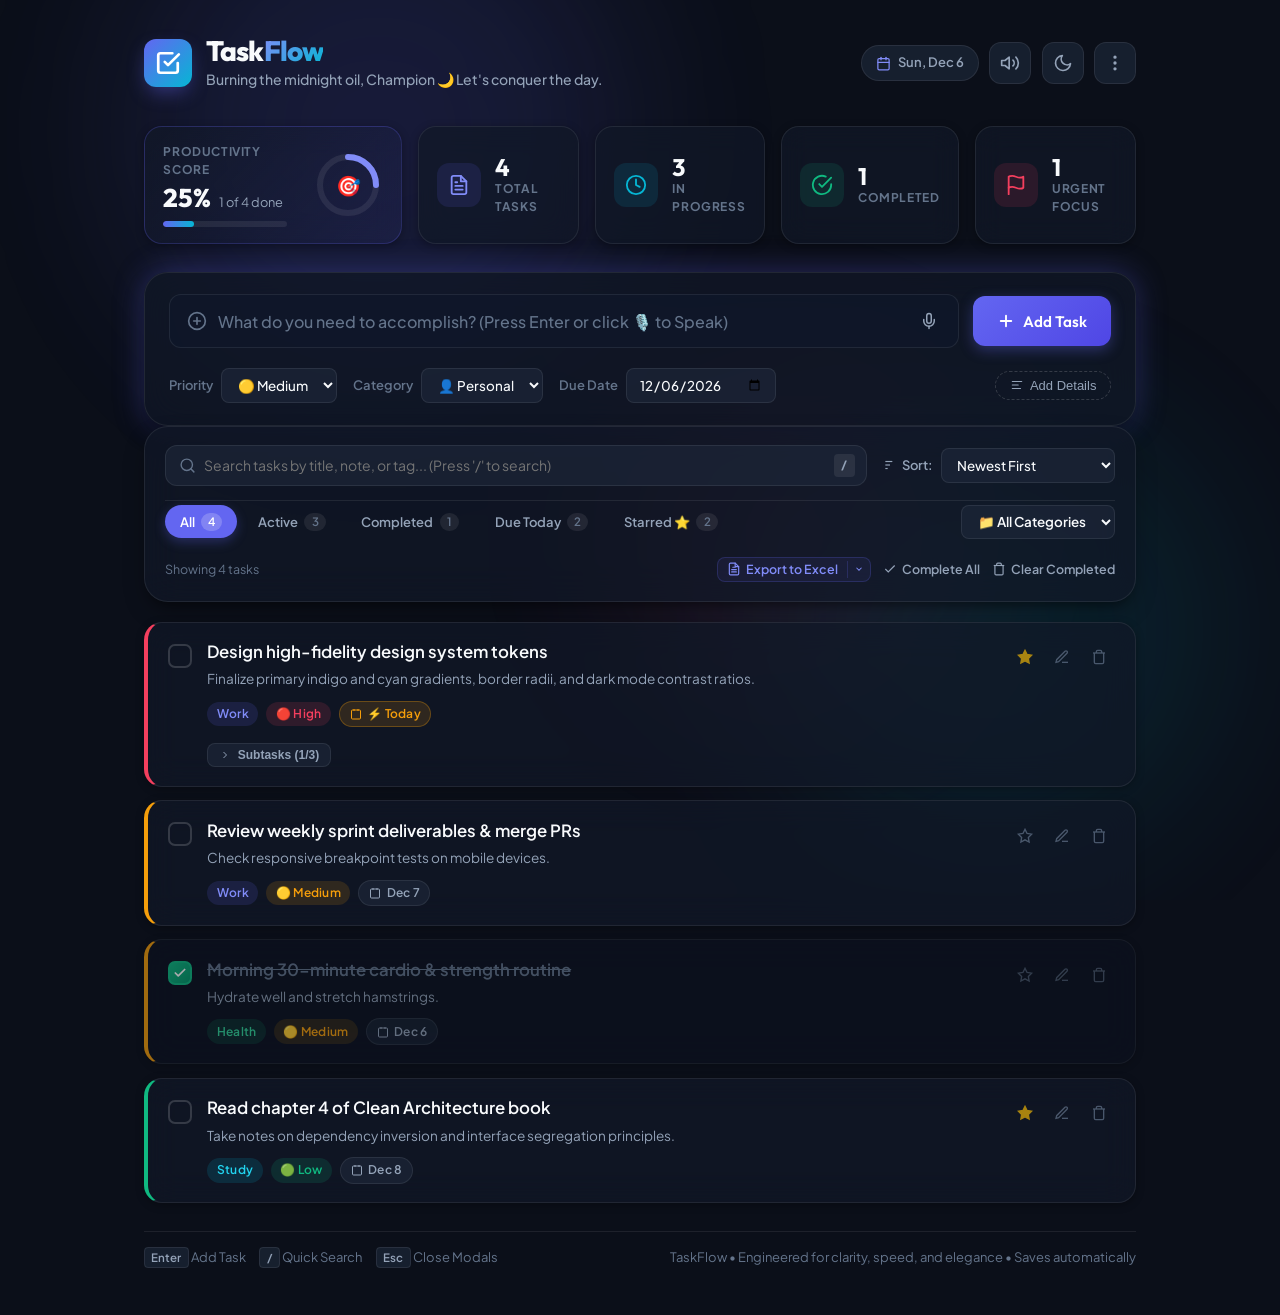
==== commit 680445a3: "Excel Export Feature" ====
--- a/index.html
+++ b/index.html
@@ -94,6 +94,14 @@
             </svg>
           </button>
           <div id="data-dropdown-menu" class="dropdown-menu hidden">
+            <button id="export-excel-menu-btn" class="dropdown-item">
+              <svg width="15" height="15" viewBox="0 0 24 24" fill="none" stroke="currentColor" stroke-width="2" stroke-linecap="round" stroke-linejoin="round"><path d="M14 2H6a2 2 0 0 0-2 2v16a2 2 0 0 0 2 2h12a2 2 0 0 0 2-2V8z"></path><polyline points="14 2 14 8 20 8"></polyline><path d="M8 13h8M8 17h8M10 9h4"></path></svg>
+              Export Excel (.xlsx)
+            </button>
+            <button id="export-csv-menu-btn" class="dropdown-item">
+              <svg width="15" height="15" viewBox="0 0 24 24" fill="none" stroke="currentColor" stroke-width="2" stroke-linecap="round" stroke-linejoin="round"><path d="M14 2H6a2 2 0 0 0-2 2v16a2 2 0 0 0 2 2h12a2 2 0 0 0 2-2V8z"></path><polyline points="14 2 14 8 20 8"></polyline><line x1="8" y1="13" x2="16" y2="13"></line><line x1="8" y1="17" x2="16" y2="17"></line></svg>
+              Export CSV (.csv)
+            </button>
             <button id="export-json-btn" class="dropdown-item">
               <svg width="15" height="15" viewBox="0 0 24 24" fill="none" stroke="currentColor" stroke-width="2"><path d="M21 15v4a2 2 0 0 1-2 2H5a2 2 0 0 1-2-2v-4"></path><polyline points="7 10 12 15 17 10"></polyline><line x1="12" y1="15" x2="12" y2="3"></line></svg>
               Export JSON
@@ -383,6 +391,35 @@
               <span id="active-filter-summary">Showing all tasks</span>
             </div>
             <div class="bulk-btn-group">
+              <!-- Export to Excel Button & Dropdown Options -->
+              <div class="export-dropdown-wrapper">
+                <button id="export-excel-btn" class="subtle-link-btn export-btn" title="Export tasks to Excel spreadsheet (.xlsx)" aria-label="Export to Excel">
+                  <svg width="14" height="14" viewBox="0 0 24 24" fill="none" stroke="currentColor" stroke-width="2" stroke-linecap="round" stroke-linejoin="round">
+                    <path d="M14 2H6a2 2 0 0 0-2 2v16a2 2 0 0 0 2 2h12a2 2 0 0 0 2-2V8z"></path>
+                    <polyline points="14 2 14 8 20 8"></polyline>
+                    <path d="M8 13h8M8 17h8M10 9h4"></path>
+                  </svg>
+                  <span>Export to Excel</span>
+                </button>
+                <button id="export-options-toggle-btn" class="subtle-link-btn export-toggle-btn" title="More export options" aria-label="More export options" aria-expanded="false" aria-haspopup="true">
+                  <svg width="10" height="10" viewBox="0 0 24 24" fill="none" stroke="currentColor" stroke-width="2.5"><polyline points="6 9 12 15 18 9"></polyline></svg>
+                </button>
+                <div id="export-quick-menu" class="dropdown-menu export-quick-menu hidden">
+                  <button id="export-all-excel-btn" class="dropdown-item">
+                    <svg width="14" height="14" viewBox="0 0 24 24" fill="none" stroke="currentColor" stroke-width="2"><path d="M14 2H6a2 2 0 0 0-2 2v16a2 2 0 0 0 2 2h12a2 2 0 0 0 2-2V8z"></path><polyline points="14 2 14 8 20 8"></polyline><path d="M8 13h8M8 17h8"></path></svg>
+                    <span>Export All Tasks (.xlsx) <small id="export-all-count-badge" class="menu-badge">(0)</small></span>
+                  </button>
+                  <button id="export-filtered-excel-btn" class="dropdown-item">
+                    <svg width="14" height="14" viewBox="0 0 24 24" fill="none" stroke="currentColor" stroke-width="2"><polygon points="22 3 2 3 10 12.46 10 19 14 21 14 12.46 22 3"></polygon></svg>
+                    <span>Export Filtered Tasks (.xlsx) <small id="export-filtered-count-badge" class="menu-badge">(0)</small></span>
+                  </button>
+                  <button id="export-csv-quick-btn" class="dropdown-item">
+                    <svg width="14" height="14" viewBox="0 0 24 24" fill="none" stroke="currentColor" stroke-width="2"><path d="M21 15v4a2 2 0 0 1-2 2H5a2 2 0 0 1-2-2v-4"></path><polyline points="7 10 12 15 17 10"></polyline><line x1="12" y1="15" x2="12" y2="3"></line></svg>
+                    <span>Export as CSV (.csv)</span>
+                  </button>
+                </div>
+              </div>
+
               <button id="mark-all-done-btn" class="subtle-link-btn" title="Mark visible tasks completed">
                 <svg width="14" height="14" viewBox="0 0 24 24" fill="none" stroke="currentColor" stroke-width="2"><polyline points="20 6 9 17 4 12"></polyline></svg>
                 Complete All
--- a/style.css
+++ b/style.css
@@ -1174,11 +1174,15 @@
   font-size: 0.78rem;
   color: var(--text-dim);
   padding-top: 0.25rem;
+  flex-wrap: wrap;
+  gap: 0.5rem;
 }
 
 .bulk-btn-group {
   display: flex;
+  align-items: center;
   gap: 0.75rem;
+  flex-wrap: wrap;
 }
 
 .subtle-link-btn {
@@ -1201,6 +1205,64 @@
 
 .subtle-link-btn.text-danger:hover {
   color: var(--accent-rose);
+}
+
+/* Export to Excel & Dropdown Menu */
+.export-dropdown-wrapper {
+  position: relative;
+  display: inline-flex;
+  align-items: center;
+  background: rgba(99, 102, 241, 0.08);
+  border: 1px solid rgba(99, 102, 241, 0.22);
+  border-radius: var(--radius-sm);
+  transition: all var(--transition-fast);
+}
+
+.export-dropdown-wrapper:hover {
+  background: rgba(99, 102, 241, 0.16);
+  border-color: rgba(99, 102, 241, 0.45);
+  box-shadow: 0 0 12px rgba(99, 102, 241, 0.18);
+}
+
+.export-btn {
+  color: var(--primary-400);
+  padding: 0.24rem 0.55rem;
+  border-radius: var(--radius-sm) 0 0 var(--radius-sm);
+}
+
+.export-btn:hover {
+  color: #fff;
+}
+
+.export-toggle-btn {
+  color: var(--primary-400);
+  padding: 0.24rem 0.4rem;
+  border-left: 1px solid rgba(99, 102, 241, 0.22);
+  border-radius: 0 var(--radius-sm) var(--radius-sm) 0;
+  cursor: pointer;
+}
+
+.export-toggle-btn:hover {
+  background: rgba(99, 102, 241, 0.25);
+  color: #fff;
+}
+
+.export-quick-menu {
+  min-width: 255px;
+  top: calc(100% + 6px);
+  right: 0;
+  z-index: 120;
+}
+
+.menu-badge {
+  font-size: 0.72rem;
+  color: var(--text-dim);
+  margin-left: auto;
+  padding: 0.1rem 0.45rem;
+  border-radius: 10px;
+  background: var(--bg-surface);
+  border: 1px solid var(--border-subtle);
+  font-weight: 600;
 }
 
 /* ==========================================================================
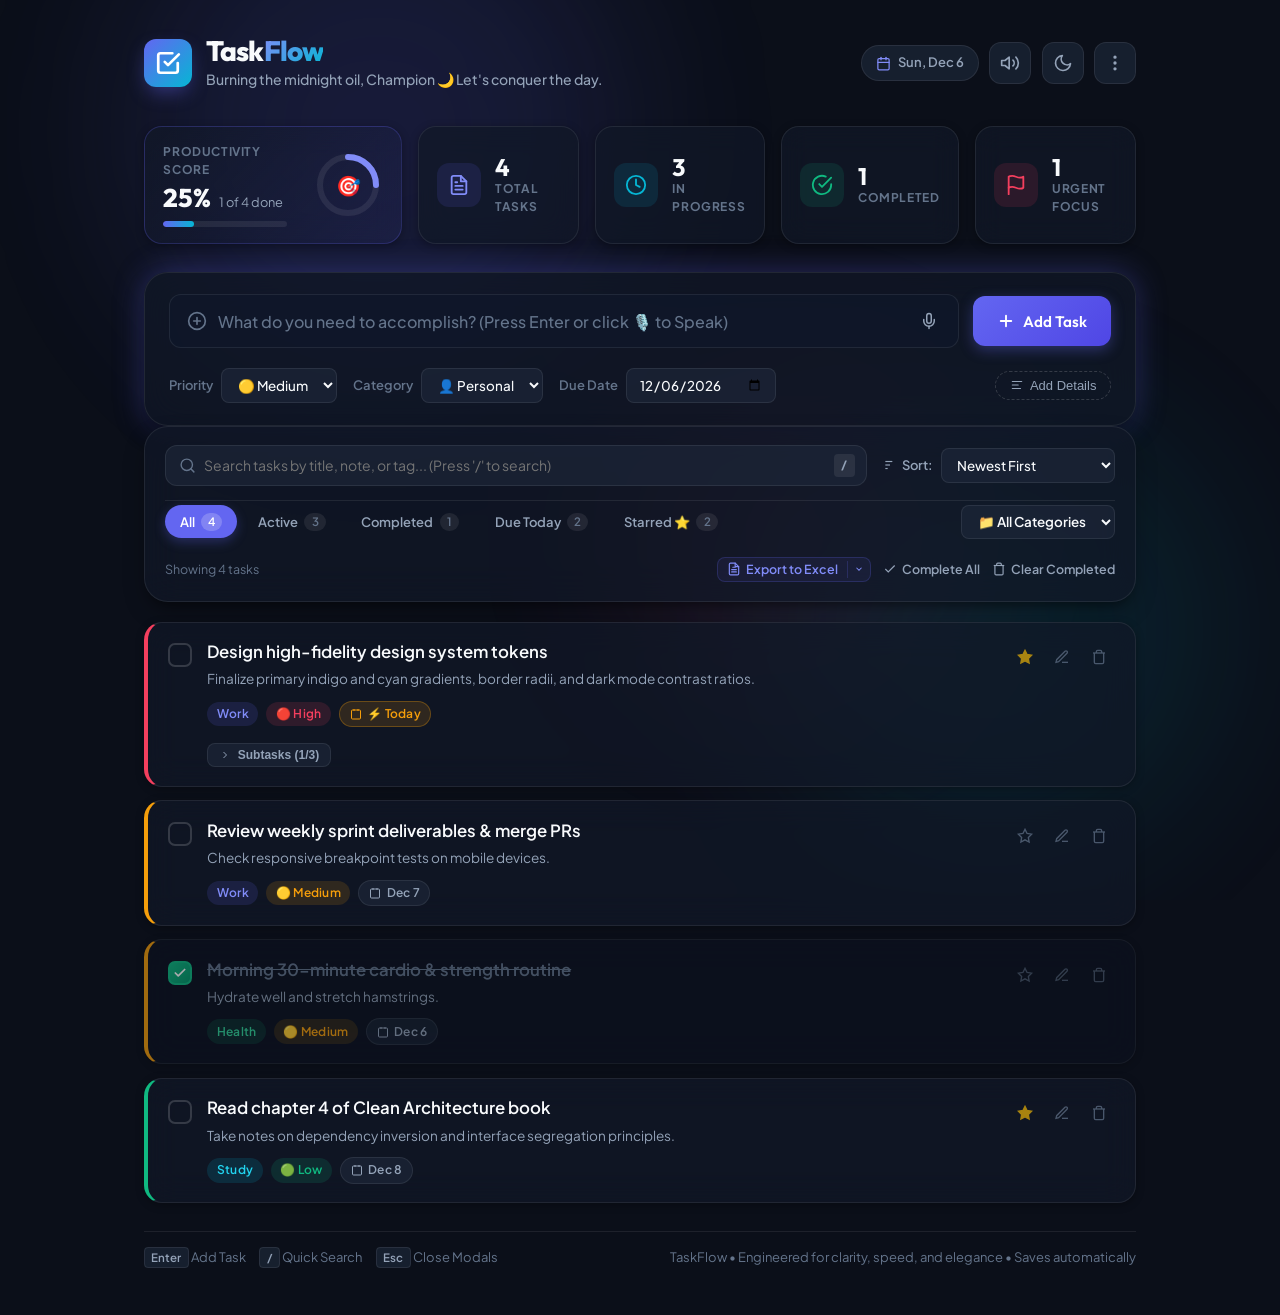
==== commit 4f59c3d9: "Fully Responsive Mobile-First UI/UX Fix" ====
--- a/index.html
+++ b/index.html
@@ -2,7 +2,12 @@
 <html lang="en" data-theme="dark">
 <head>
   <meta charset="UTF-8">
-  <meta name="viewport" content="width=device-width, initial-scale=1.0">
+  <meta name="viewport" content="width=device-width, initial-scale=1.0, viewport-fit=cover">
+  <meta name="theme-color" content="#0b0f19" id="meta-theme-color">
+  <meta name="apple-mobile-web-app-capable" content="yes">
+  <meta name="apple-mobile-web-app-status-bar-style" content="black-translucent">
+  <meta name="apple-mobile-web-app-title" content="TaskFlow">
+  <meta name="mobile-web-app-capable" content="yes">
   <meta name="description" content="TaskFlow - A modern, high-performance To-Do and Task Management web application featuring glassmorphism design, priority filters, smart categories, subtasks, and instant local persistence.">
   <meta name="keywords" content="todo list, task manager, productivity app, todo app, task tracker">
   <meta name="author" content="TaskFlow Productivity">
@@ -474,6 +479,7 @@
   <!-- Edit Task Modal -->
   <div id="edit-modal" class="modal-overlay hidden" role="dialog" aria-modal="true" aria-labelledby="edit-modal-title">
     <div class="modal-dialog glass-card">
+      <div class="sheet-drag-handle" aria-hidden="true"></div>
       <div class="modal-header">
         <h3 id="edit-modal-title" class="modal-title">Edit Task Details</h3>
         <button id="close-modal-btn" class="icon-button close-btn" aria-label="Close dialog">✕</button>
@@ -550,6 +556,14 @@
   <!-- Toast Notification System -->
   <div id="toast-container" class="toast-container" aria-live="assertive"></div>
 
+  <!-- Floating Action Button for Mobile Quick Task Add -->
+  <button id="mobile-add-fab" class="mobile-add-fab hidden-fab" aria-label="Add New Task" title="Create New Task">
+    <svg viewBox="0 0 24 24" fill="none" stroke="currentColor" stroke-width="2.5" stroke-linecap="round" stroke-linejoin="round">
+      <line x1="12" y1="5" x2="12" y2="19"></line>
+      <line x1="5" y1="12" x2="19" y2="12"></line>
+    </svg>
+  </button>
+
   <script src="app.js"></script>
 </body>
 </html>
--- a/style.css
+++ b/style.css
@@ -46,6 +46,13 @@
   --transition-fast: 0.15s cubic-bezier(0.4, 0, 0.2, 1);
   --transition-normal: 0.25s cubic-bezier(0.4, 0, 0.2, 1);
   --transition-bounce: 0.4s cubic-bezier(0.34, 1.56, 0.64, 1);
+
+  /* Mobile & Safe Area Tokens */
+  --safe-top: env(safe-area-inset-top, 0px);
+  --safe-bottom: env(safe-area-inset-bottom, 0px);
+  --safe-left: env(safe-area-inset-left, 0px);
+  --safe-right: env(safe-area-inset-right, 0px);
+  --touch-min-height: 44px;
 }
 
 /* ==========================================================================
@@ -113,6 +120,11 @@
   box-sizing: border-box;
   margin: 0;
   padding: 0;
+  -webkit-tap-highlight-color: transparent;
+}
+
+button, input, select, textarea, a, [role="tab"], .custom-checkbox-btn, .task-action-btn, .subtask-item {
+  touch-action: manipulation;
 }
 
 html {
@@ -1816,63 +1828,455 @@
   50% { opacity: 0.6; }
 }
 
+@keyframes slideUpSheet {
+  from { opacity: 0; transform: translateY(100%); }
+  to { opacity: 1; transform: translateY(0); }
+}
+
+/* Base Sheet Handle & Mobile FAB Defaults */
+.sheet-drag-handle {
+  display: none;
+}
+
+.mobile-add-fab {
+  display: none;
+}
+
 /* Utility Hidden */
 .hidden {
   display: none !important;
 }
 
 /* ==========================================================================
-   Responsive Breakpoints
+   Responsive Design System & Breakpoints
+   Supports Mobile Phones (320px-480px), Phablets & Tablets (481px-1024px),
+   Laptops & Desktops (>1024px)
    ========================================================================== */
-@media (max-width: 900px) {
+
+/* Touch Device Specific Enhancements (No-hover fallback) */
+@media (hover: none) and (pointer: coarse), (pointer: coarse) {
+  .task-actions {
+    opacity: 1 !important;
+  }
+
+  .task-action-btn {
+    width: 36px;
+    height: 36px;
+    background: var(--bg-surface);
+  }
+
+  .custom-checkbox-btn {
+    width: 26px;
+    height: 26px;
+  }
+
+  .subtask-item {
+    min-height: 40px;
+    padding: 0.45rem 0.65rem;
+    cursor: pointer;
+  }
+
+  .subtask-checkbox {
+    width: 20px;
+    height: 20px;
+  }
+}
+
+/* Input Anti-Zoom on Mobile Devices (Prevents iOS auto-zoom on input focus) */
+@media (max-width: 768px) {
+  input[type="text"],
+  input[type="date"],
+  textarea,
+  select,
+  .main-text-input,
+  .form-select,
+  .form-date-input,
+  .modal-text-input,
+  .form-textarea,
+  .subtask-input {
+    font-size: 16px !important;
+  }
+}
+
+/* --- Breakpoint: Laptops & Tablets (max-width: 1024px) --- */
+@media (max-width: 1024px) {
+  .app-container {
+    max-width: 95%;
+    padding: 1.75rem 1.25rem 2.5rem;
+    gap: 1.5rem;
+  }
+
+  .stats-grid {
+    grid-template-columns: 1.4fr 1fr 1fr 1fr 1fr;
+    gap: 0.85rem;
+  }
+
+  .stat-card {
+    padding: 0.85rem 1rem;
+    gap: 0.75rem;
+  }
+
+  .stat-number {
+    font-size: 1.35rem;
+  }
+}
+
+/* --- Breakpoint: Tablet Portrait (max-width: 860px) --- */
+@media (max-width: 860px) {
   .stats-grid {
     grid-template-columns: 1fr 1fr;
-  }
+    gap: 0.85rem;
+  }
+
   .progress-card {
-    grid-column: span 2;
-  }
-}
-
+    grid-column: 1 / -1;
+    padding: 1.15rem 1.35rem;
+  }
+
+  .controls-top-row {
+    flex-wrap: wrap;
+    gap: 0.75rem;
+  }
+
+  .search-box {
+    min-width: 240px;
+  }
+}
+
+/* --- Breakpoint: Mobile Phones & Phablets (max-width: 680px) --- */
 @media (max-width: 680px) {
+  /* Layout & Container */
   .app-container {
-    padding: 1.25rem 1rem 2.5rem;
-  }
-
+    max-width: 100%;
+    padding: 1.15rem 0.95rem calc(2rem + var(--safe-bottom));
+    gap: 1.15rem;
+  }
+
+  /* Optimized Glow Background Orbs for Mobile GPU & Battery */
+  .glow-orb {
+    filter: blur(55px);
+    opacity: 0.65;
+  }
+  .orb-1 { width: 280px; height: 280px; top: -60px; }
+  .orb-2 { width: 260px; height: 260px; bottom: 0; }
+  .orb-3 { width: 220px; height: 220px; top: 45%; }
+
+  /* Header Optimization */
+  .app-header {
+    flex-direction: row;
+    justify-content: space-between;
+    align-items: center;
+    gap: 0.75rem;
+    padding-bottom: 0.25rem;
+  }
+
+  .header-brand {
+    gap: 0.65rem;
+  }
+
+  .brand-logo {
+    width: 40px;
+    height: 40px;
+    border-radius: var(--radius-md);
+  }
+
+  .brand-logo svg {
+    width: 22px;
+    height: 22px;
+  }
+
+  .brand-title {
+    font-size: 1.45rem;
+    line-height: 1.1;
+  }
+
+  .brand-greeting {
+    font-size: 0.8rem;
+    line-height: 1.25;
+    margin-top: 0.1rem;
+    white-space: nowrap;
+    overflow: hidden;
+    text-overflow: ellipsis;
+    max-width: 210px;
+  }
+
+  .header-actions {
+    gap: 0.4rem;
+  }
+
+  .date-badge {
+    padding: 0.4rem 0.65rem;
+    font-size: 0.75rem;
+    gap: 0.35rem;
+  }
+
+  .icon-button {
+    width: 40px;
+    height: 40px;
+    border-radius: var(--radius-md);
+  }
+
+  .dropdown-menu {
+    max-width: calc(100vw - 2rem);
+    right: 0;
+  }
+
+  /* Productivity Dashboard Stats Grid */
   .stats-grid {
     grid-template-columns: 1fr 1fr;
-    gap: 0.75rem;
+    gap: 0.65rem;
   }
 
   .progress-card {
-    grid-column: span 2;
+    grid-column: 1 / -1;
+    padding: 0.95rem 1.1rem;
+    border-radius: var(--radius-lg);
+  }
+
+  .progress-percent {
+    font-size: 1.45rem;
+  }
+
+  .stat-card {
+    padding: 0.75rem 0.8rem;
+    gap: 0.65rem;
+    border-radius: var(--radius-md);
+    min-width: 0;
+  }
+
+  .stat-icon-wrapper {
+    width: 38px;
+    height: 38px;
+    border-radius: var(--radius-sm);
+  }
+
+  .stat-icon-wrapper svg {
+    width: 19px;
+    height: 19px;
+  }
+
+  .stat-number {
+    font-size: 1.25rem;
+    line-height: 1.1;
+  }
+
+  .stat-label {
+    font-size: 0.68rem;
+    letter-spacing: 0.02em;
+    white-space: nowrap;
+    overflow: hidden;
+    text-overflow: ellipsis;
+  }
+
+  /* Task Creator Panel */
+  .task-creator-panel {
+    padding: 1.1rem 1rem;
+    border-radius: var(--radius-lg);
+  }
+
+  .task-form {
+    gap: 0.85rem;
   }
 
   .form-main-row {
     flex-direction: column;
+    gap: 0.75rem;
+    align-items: stretch;
+  }
+
+  .input-wrapper {
+    width: 100%;
+  }
+
+  .main-text-input {
+    height: 48px;
+    padding: 0 3.2rem 0 2.75rem;
+    border-radius: var(--radius-md);
+  }
+
+  .input-icon {
+    left: 0.95rem;
+  }
+
+  .input-voice-btn {
+    right: 0.65rem;
+    width: 36px;
+    height: 36px;
   }
 
   .primary-gradient-btn {
     width: 100%;
+    height: 48px;
+    font-size: 0.98rem;
+    border-radius: var(--radius-md);
+    justify-content: center;
+  }
+
+  /* Form Options 2-Column Responsive Grid */
+  .form-options-bar {
+    display: grid;
+    grid-template-columns: 1fr 1fr;
+    gap: 0.65rem;
+    width: 100%;
+    padding-top: 0;
+  }
+
+  .form-option-group {
+    flex-direction: column;
+    align-items: flex-start;
+    gap: 0.3rem;
+    width: 100%;
+  }
+
+  .option-label {
+    font-size: 0.75rem;
+    font-weight: 600;
+  }
+
+  .custom-select-wrapper,
+  .date-input-wrapper {
+    width: 100%;
+  }
+
+  .form-select,
+  .form-date-input {
+    width: 100%;
+    height: 42px;
+    padding: 0.5rem 0.65rem;
+    border-radius: var(--radius-sm);
+  }
+
+  /* Due Date & Details Toggle Span Full Width */
+  .form-options-bar > .form-option-group:nth-child(3) {
+    grid-column: span 2;
   }
 
   .text-pill-btn {
+    grid-column: span 2;
     margin-left: 0;
     width: 100%;
+    height: 42px;
     justify-content: center;
+    font-size: 0.84rem;
+    border-radius: var(--radius-pill);
+    background: var(--bg-surface);
+  }
+
+  /* Collapsible Advanced Area */
+  .advanced-fields {
+    padding: 0.85rem;
+    gap: 0.65rem;
+    border-radius: var(--radius-md);
+  }
+
+  .subtask-add-row {
+    flex-direction: row;
+    gap: 0.45rem;
+  }
+
+  .subtask-input {
+    height: 40px;
+    padding: 0.45rem 0.65rem;
+  }
+
+  .small-btn {
+    height: 40px;
+    padding: 0 0.85rem;
+    white-space: nowrap;
+  }
+
+  /* Task Feed Section Controls */
+  .feed-controls {
+    padding: 0.95rem;
+    border-radius: var(--radius-lg);
+    gap: 0.75rem;
+    margin-bottom: 1rem;
   }
 
   .controls-top-row {
     flex-direction: column;
     align-items: stretch;
+    gap: 0.75rem;
+  }
+
+  .search-box {
+    width: 100%;
+    min-width: 0;
+  }
+
+  .search-box input {
+    height: 44px;
+    padding-left: 2.5rem;
+    padding-right: 2.4rem;
+    border-radius: var(--radius-md);
+  }
+
+  .keyboard-hint {
+    display: none !important;
+  }
+
+  .clear-input-btn {
+    right: 0.75rem;
+    width: 32px;
+    height: 32px;
+    display: flex;
+    align-items: center;
+    justify-content: center;
+    font-size: 0.95rem;
   }
 
   .sort-selector-group {
+    width: 100%;
+    display: flex;
+    align-items: center;
     justify-content: space-between;
-  }
-
+    gap: 0.5rem;
+  }
+
+  .sort-label {
+    font-size: 0.8rem;
+    white-space: nowrap;
+  }
+
+  .inline-select {
+    flex: 1;
+    height: 42px;
+    width: auto;
+  }
+
+  /* Filters Row: Smooth Horizontal Pill Swiping */
   .filters-pills-row {
     flex-direction: column;
     align-items: stretch;
+    gap: 0.75rem;
+    padding-top: 0.65rem;
+  }
+
+  .filter-status-pills {
+    display: flex;
+    overflow-x: auto;
+    flex-wrap: nowrap;
+    -webkit-overflow-scrolling: touch;
+    scrollbar-width: none;
+    gap: 0.45rem;
+    padding: 0.25rem 0.15rem 0.45rem;
+    margin: 0 -0.5rem;
+    padding-left: 0.5rem;
+    padding-right: 0.5rem;
+    scroll-snap-type: x proximity;
+  }
+
+  .filter-status-pills::-webkit-scrollbar {
+    display: none;
+  }
+
+  .filter-tab {
+    flex-shrink: 0;
+    scroll-snap-align: start;
+    white-space: nowrap;
+    height: 38px;
+    padding: 0 0.85rem;
+    font-size: 0.82rem;
   }
 
   .category-filter-wrapper {
@@ -1881,19 +2285,365 @@
 
   .category-filter-select {
     width: 100%;
-  }
-
-  .task-meta-row, .subtasks-wrapper {
+    height: 42px;
+    font-size: 16px;
+  }
+
+  /* Bulk Actions Toolbar */
+  .bulk-actions-bar {
+    flex-direction: column;
+    align-items: stretch;
+    gap: 0.65rem;
+    padding-top: 0.5rem;
+  }
+
+  .bulk-status-info {
+    text-align: left;
+    font-size: 0.78rem;
+  }
+
+  .bulk-btn-group {
+    display: grid;
+    grid-template-columns: 1.3fr 1fr 1fr;
+    gap: 0.5rem;
+    width: 100%;
+  }
+
+  .export-dropdown-wrapper {
+    width: 100%;
+    justify-content: center;
+    height: 38px;
+  }
+
+  .export-btn {
+    flex: 1;
+    justify-content: center;
+    font-size: 0.78rem;
+    padding: 0 0.4rem;
+  }
+
+  .export-toggle-btn {
+    padding: 0 0.5rem;
+  }
+
+  .export-quick-menu {
+    left: 0;
+    right: auto;
+    min-width: 240px;
+    max-width: calc(100vw - 2rem);
+  }
+
+  #mark-all-done-btn,
+  #clear-completed-btn {
+    height: 38px;
+    justify-content: center;
+    background: var(--bg-surface);
+    border: 1px solid var(--border-subtle);
+    border-radius: var(--radius-sm);
+    font-size: 0.78rem;
+    padding: 0 0.45rem;
+  }
+
+  /* Task Cards & List */
+  .task-item {
+    padding: 0.95rem 1rem;
+    gap: 0.65rem;
+    border-radius: var(--radius-md);
+  }
+
+  .task-row-main {
+    gap: 0.75rem;
+    align-items: flex-start;
+  }
+
+  .custom-checkbox-btn {
+    width: 26px;
+    height: 26px;
+    min-width: 26px;
+    margin-top: 1px;
+    border-radius: 7px;
+  }
+
+  .task-title {
+    font-size: 0.98rem;
+    line-height: 1.38;
+  }
+
+  .task-notes-preview {
+    font-size: 0.82rem;
+    line-height: 1.4;
+    margin-top: 0.25rem;
+  }
+
+  .task-actions {
+    opacity: 1 !important;
+    gap: 0.25rem;
+  }
+
+  .task-action-btn {
+    width: 36px;
+    height: 36px;
+    border-radius: var(--radius-sm);
+  }
+
+  .task-meta-row {
     padding-left: 0;
+    gap: 0.35rem;
+  }
+
+  .badge-pill {
+    font-size: 0.72rem;
+    padding: 0.2rem 0.5rem;
+  }
+
+  .subtasks-wrapper {
+    padding-left: 0;
+    margin-top: 0.15rem;
+  }
+
+  .subtasks-toggle-btn {
+    height: 34px;
+    padding: 0 0.65rem;
+    font-size: 0.75rem;
+  }
+
+  .subtask-item {
+    min-height: 38px;
+    padding: 0.35rem 0.5rem;
+  }
+
+  /* Edit Modal Mobile Bottom Sheet Transformation */
+  .modal-overlay {
+    align-items: flex-end;
+    padding: 0;
+    background: rgba(0, 0, 0, 0.72);
+  }
+
+  .modal-dialog {
+    max-width: 100%;
+    width: 100%;
+    max-height: 90vh;
+    border-bottom-left-radius: 0;
+    border-bottom-right-radius: 0;
+    border-top-left-radius: 24px;
+    border-top-right-radius: 24px;
+    padding: 1.25rem 1.25rem calc(1.25rem + var(--safe-bottom));
+    box-shadow: 0 -10px 40px rgba(0, 0, 0, 0.65);
+    animation: slideUpSheet 0.28s cubic-bezier(0.16, 1, 0.3, 1);
+  }
+
+  .sheet-drag-handle {
+    display: block;
+    width: 44px;
+    height: 5px;
+    background: var(--border-medium);
+    border-radius: 3px;
+    margin: -0.5rem auto 1rem;
+  }
+
+  .modal-header {
+    margin-bottom: 0.95rem;
+    padding-bottom: 0.65rem;
+  }
+
+  .modal-title {
+    font-size: 1.15rem;
   }
 
   .form-row-2 {
-    grid-template-columns: 1fr;
-  }
-
+    grid-template-columns: 1fr 1fr;
+    gap: 0.65rem;
+  }
+
+  .modal-text-input,
+  .modal-body .form-select,
+  .modal-body .form-date-input {
+    height: 42px;
+  }
+
+  .modal-actions {
+    display: flex;
+    gap: 0.65rem;
+    margin-top: 0.75rem;
+    padding-top: 0.85rem;
+  }
+
+  .modal-actions button {
+    flex: 1;
+    height: 46px;
+    font-size: 0.95rem;
+    justify-content: center;
+  }
+
+  /* Toast Notification Full-Width Mobile Banner */
+  .toast-container {
+    bottom: calc(1rem + var(--safe-bottom));
+    left: 1rem;
+    right: 1rem;
+    min-width: 0;
+    max-width: 100%;
+  }
+
+  .toast {
+    min-width: 0;
+    width: 100%;
+    padding: 0.75rem 1rem;
+    font-size: 0.85rem;
+    border-radius: var(--radius-md);
+  }
+
+  /* Floating Action Button (FAB) for Mobile Quick Task Add */
+  .mobile-add-fab {
+    display: flex;
+    position: fixed;
+    bottom: calc(1.25rem + var(--safe-bottom));
+    right: 1.25rem;
+    width: 52px;
+    height: 52px;
+    border-radius: 50%;
+    background: linear-gradient(135deg, var(--primary-500), var(--accent-cyan));
+    color: #ffffff;
+    border: none;
+    box-shadow: 0 6px 20px rgba(99, 102, 241, 0.5);
+    align-items: center;
+    justify-content: center;
+    z-index: 999;
+    cursor: pointer;
+    transition: transform var(--transition-bounce), opacity var(--transition-fast);
+  }
+
+  .mobile-add-fab:active {
+    transform: scale(0.92);
+  }
+
+  .mobile-add-fab svg {
+    width: 24px;
+    height: 24px;
+  }
+
+  .mobile-add-fab.hidden-fab {
+    opacity: 0;
+    pointer-events: none;
+    transform: scale(0.75) translateY(20px);
+  }
+
+  /* Footer on Mobile */
   .app-footer {
     flex-direction: column;
     align-items: center;
     text-align: center;
-  }
-}
+    gap: 0.65rem;
+    padding-bottom: max(1rem, var(--safe-bottom));
+  }
+
+  .footer-shortcuts {
+    display: none !important;
+  }
+
+  .footer-credit {
+    font-size: 0.75rem;
+    line-height: 1.4;
+  }
+}
+
+/* --- Breakpoint: Small Mobile Screens (max-width: 480px) --- */
+@media (max-width: 480px) {
+  .brand-greeting {
+    display: none;
+  }
+
+  .date-badge span {
+    font-size: 0.72rem;
+  }
+
+  .stats-grid {
+    gap: 0.55rem;
+  }
+
+  .stat-card {
+    padding: 0.7rem 0.65rem;
+    gap: 0.5rem;
+  }
+
+  .stat-icon-wrapper {
+    width: 36px;
+    height: 36px;
+  }
+
+  .stat-number {
+    font-size: 1.18rem;
+  }
+
+  .stat-label {
+    font-size: 0.66rem;
+  }
+
+  .bulk-btn-group {
+    grid-template-columns: 1fr;
+  }
+
+  .form-row-2 {
+    grid-template-columns: 1fr;
+  }
+
+  .subtask-add-row {
+    flex-direction: column;
+  }
+
+  .small-btn {
+    width: 100%;
+    justify-content: center;
+  }
+}
+
+/* --- Breakpoint: Ultra-compact Mobile (max-width: 360px) --- */
+@media (max-width: 360px) {
+  .app-container {
+    padding: 0.85rem 0.6rem calc(1.75rem + var(--safe-bottom));
+  }
+
+  .brand-title {
+    font-size: 1.25rem;
+  }
+
+  .date-badge {
+    padding: 0.35rem 0.55rem;
+  }
+
+  .icon-button {
+    width: 36px;
+    height: 36px;
+  }
+
+  .stats-grid {
+    gap: 0.45rem;
+  }
+
+  .stat-card {
+    padding: 0.6rem 0.5rem;
+    gap: 0.45rem;
+  }
+
+  .stat-icon-wrapper {
+    width: 32px;
+    height: 32px;
+  }
+
+  .stat-icon-wrapper svg {
+    width: 16px;
+    height: 16px;
+  }
+
+  .stat-number {
+    font-size: 1.1rem;
+  }
+
+  .task-actions {
+    gap: 0.15rem;
+  }
+
+  .task-action-btn {
+    width: 32px;
+    height: 32px;
+  }
+}
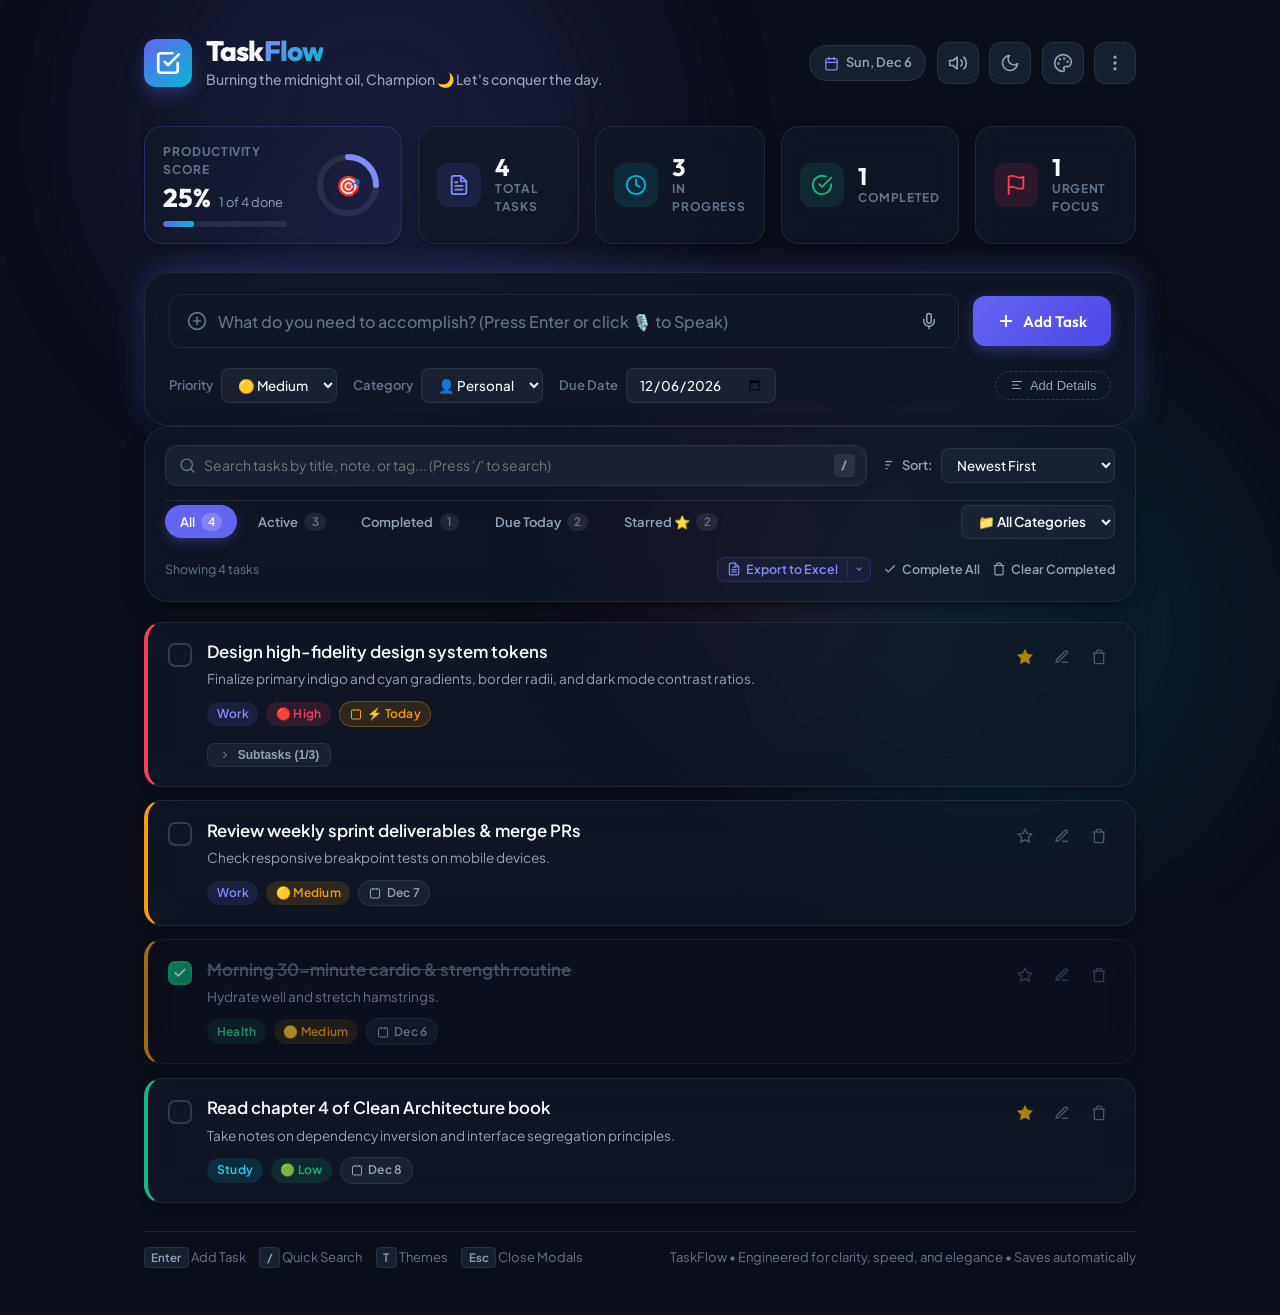
==== commit 6b8c3a85: "Theme Request" ====
--- a/index.html
+++ b/index.html
@@ -24,10 +24,12 @@
   <!-- Canvas for celebratory particle confetti -->
   <canvas id="confetti-canvas"></canvas>
 
-  <div class="app-background">
+  <div class="app-background" id="app-background">
     <div class="glow-orb orb-1"></div>
     <div class="glow-orb orb-2"></div>
     <div class="glow-orb orb-3"></div>
+    <div class="bg-mesh-layer"></div>
+    <div class="bg-dots-layer"></div>
   </div>
 
   <div class="app-container">
@@ -71,8 +73,8 @@
           </svg>
         </button>
 
-        <!-- Theme Toggle -->
-        <button id="theme-toggle-btn" class="icon-button" aria-label="Toggle Dark and Light Theme" title="Toggle Theme">
+        <!-- Theme Quick Toggle -->
+        <button id="theme-toggle-btn" class="icon-button" aria-label="Toggle Dark and Light Theme" title="Toggle Light/Dark Theme">
           <svg id="theme-icon-sun" class="btn-icon hidden" viewBox="0 0 24 24" fill="none" stroke="currentColor" stroke-width="2" stroke-linecap="round" stroke-linejoin="round">
             <circle cx="12" cy="12" r="5"></circle>
             <line x1="12" y1="1" x2="12" y2="3"></line>
@@ -89,6 +91,17 @@
           </svg>
         </button>
 
+        <!-- Appearance & Themes Modal Open Button -->
+        <button id="theme-modal-open-btn" class="icon-button" aria-label="Appearance and Color Themes" title="Customize Themes & Appearance (Press T)">
+          <svg class="btn-icon" viewBox="0 0 24 24" fill="none" stroke="currentColor" stroke-width="2" stroke-linecap="round" stroke-linejoin="round">
+            <circle cx="13.5" cy="6.5" r=".5" fill="currentColor"></circle>
+            <circle cx="17.5" cy="10.5" r=".5" fill="currentColor"></circle>
+            <circle cx="8.5" cy="7.5" r=".5" fill="currentColor"></circle>
+            <circle cx="6.5" cy="12.5" r=".5" fill="currentColor"></circle>
+            <path d="M12 2C6.5 2 2 6.5 2 12s4.5 10 10 10c.926 0 1.648-.746 1.648-1.688 0-.437-.18-.835-.437-1.125-.29-.289-.438-.652-.438-1.125a1.64 1.64 0 0 1 1.668-1.668h1.996c3.051 0 5.555-2.503 5.555-5.554C21.965 6.012 17.461 2 12 2z"></path>
+          </svg>
+        </button>
+
         <!-- Data Actions Dropdown Button -->
         <div class="dropdown-wrapper">
           <button id="data-menu-btn" class="icon-button" aria-label="Data Import and Export" title="Backup & Restore">
@@ -99,6 +112,16 @@
             </svg>
           </button>
           <div id="data-dropdown-menu" class="dropdown-menu hidden">
+            <button id="appearance-menu-btn" class="dropdown-item">
+              <svg width="15" height="15" viewBox="0 0 24 24" fill="none" stroke="currentColor" stroke-width="2" stroke-linecap="round" stroke-linejoin="round">
+                <circle cx="13.5" cy="6.5" r=".5" fill="currentColor"></circle>
+                <circle cx="17.5" cy="10.5" r=".5" fill="currentColor"></circle>
+                <circle cx="8.5" cy="7.5" r=".5" fill="currentColor"></circle>
+                <circle cx="6.5" cy="12.5" r=".5" fill="currentColor"></circle>
+                <path d="M12 2C6.5 2 2 6.5 2 12s4.5 10 10 10c.926 0 1.648-.746 1.648-1.688 0-.437-.18-.835-.437-1.125-.29-.289-.438-.652-.438-1.125a1.64 1.64 0 0 1 1.668-1.668h1.996c3.051 0 5.555-2.503 5.555-5.554C21.965 6.012 17.461 2 12 2z"></path>
+              </svg>
+              Appearance &amp; Themes
+            </button>
             <button id="export-excel-menu-btn" class="dropdown-item">
               <svg width="15" height="15" viewBox="0 0 24 24" fill="none" stroke="currentColor" stroke-width="2" stroke-linecap="round" stroke-linejoin="round"><path d="M14 2H6a2 2 0 0 0-2 2v16a2 2 0 0 0 2 2h12a2 2 0 0 0 2-2V8z"></path><polyline points="14 2 14 8 20 8"></polyline><path d="M8 13h8M8 17h8M10 9h4"></path></svg>
               Export Excel (.xlsx)
@@ -470,6 +493,7 @@
       <div class="footer-shortcuts">
         <span><kbd>Enter</kbd> Add Task</span>
         <span><kbd>/</kbd> Quick Search</span>
+        <span><kbd>T</kbd> Themes</span>
         <span><kbd>Esc</kbd> Close Modals</span>
       </div>
       <p class="footer-credit">TaskFlow &bull; Engineered for clarity, speed, and elegance &bull; Saves automatically</p>
@@ -553,6 +577,366 @@
     </div>
   </div>
 
+  <!-- Appearance & Themes Customizer Modal -->
+  <div id="theme-settings-modal" class="modal-overlay hidden" role="dialog" aria-modal="true" aria-labelledby="theme-modal-title">
+    <div class="modal-dialog theme-modal-dialog glass-card">
+      <div class="sheet-drag-handle" aria-hidden="true"></div>
+      <div class="modal-header">
+        <div class="modal-header-brand">
+          <div class="modal-header-icon" aria-hidden="true">
+            <svg width="22" height="22" viewBox="0 0 24 24" fill="none" stroke="currentColor" stroke-width="2" stroke-linecap="round" stroke-linejoin="round">
+              <circle cx="13.5" cy="6.5" r=".5" fill="currentColor"></circle>
+              <circle cx="17.5" cy="10.5" r=".5" fill="currentColor"></circle>
+              <circle cx="8.5" cy="7.5" r=".5" fill="currentColor"></circle>
+              <circle cx="6.5" cy="12.5" r=".5" fill="currentColor"></circle>
+              <path d="M12 2C6.5 2 2 6.5 2 12s4.5 10 10 10c.926 0 1.648-.746 1.648-1.688 0-.437-.18-.835-.437-1.125-.29-.289-.438-.652-.438-1.125a1.64 1.64 0 0 1 1.668-1.668h1.996c3.051 0 5.555-2.503 5.555-5.554C21.965 6.012 17.461 2 12 2z"></path>
+            </svg>
+          </div>
+          <div>
+            <h3 id="theme-modal-title" class="modal-title">Appearance &amp; Themes</h3>
+            <p class="modal-subtitle">Personalize your workspace aesthetic, modes, and colors</p>
+          </div>
+        </div>
+        <button id="close-theme-modal-btn" class="icon-button close-btn" aria-label="Close appearance settings">✕</button>
+      </div>
+
+      <div class="modal-body theme-modal-body">
+        <!-- Live Theme Preview Sandbox -->
+        <div class="theme-preview-wrapper">
+          <div class="theme-preview-header-bar">
+            <span class="preview-badge-label">
+              <span class="live-pulse-dot"></span> Live Theme Preview
+            </span>
+            <span class="preview-theme-indicator" id="preview-active-name">TaskFlow Indigo</span>
+          </div>
+
+          <div class="theme-preview-sandbox" id="theme-preview-box" data-theme="dark" data-theme-preset="default" data-bg-style="orbs">
+            <div class="preview-mini-background">
+              <div class="preview-glow-orb preview-orb-1"></div>
+              <div class="preview-glow-orb preview-orb-2"></div>
+              <div class="preview-mesh-layer"></div>
+              <div class="preview-dots-layer"></div>
+            </div>
+
+            <!-- Mini Task Card in Preview -->
+            <div class="preview-task-card">
+              <div class="preview-task-top">
+                <div class="preview-checkbox checked">
+                  <svg viewBox="0 0 24 24" fill="none" stroke="currentColor" stroke-width="3" stroke-linecap="round" stroke-linejoin="round">
+                    <polyline points="20 6 9 17 4 12"></polyline>
+                  </svg>
+                </div>
+                <div class="preview-task-text">
+                  <span class="preview-task-title">Launch high-productivity workspace</span>
+                  <span class="preview-task-desc">Sleek glassmorphism with accessible contrast</span>
+                </div>
+                <div class="preview-star-icon">⭐</div>
+              </div>
+
+              <div class="preview-tags-row">
+                <span class="badge-pill badge-cat-Work">Work</span>
+                <span class="badge-pill badge-priority-high">🔴 High</span>
+                <span class="badge-pill badge-status badge-status-inprogress" id="preview-status-pill">
+                  <span class="status-icon">🔄</span> In Progress
+                </span>
+                <span class="badge-pill badge-due is-today">⚡ Today</span>
+              </div>
+            </div>
+
+            <!-- Mini Action & Progress Bar -->
+            <div class="preview-bottom-bar">
+              <div class="preview-progress-track">
+                <div class="preview-progress-fill" style="width: 70%;"></div>
+              </div>
+              <button type="button" class="primary-gradient-btn preview-sample-btn">
+                <span>Active Accent</span>
+              </button>
+            </div>
+          </div>
+        </div>
+
+        <!-- Section 1: Appearance Mode -->
+        <div class="theme-section">
+          <div class="theme-section-title-wrap">
+            <h4 class="theme-section-title">Appearance Mode</h4>
+            <p class="theme-section-desc">Select light, dark, or automatic system appearance</p>
+          </div>
+          <div class="mode-options-grid" role="radiogroup" aria-label="Appearance Mode">
+            <button type="button" class="mode-card" data-mode="light" role="radio" aria-checked="false">
+              <div class="mode-icon-circle">
+                <svg viewBox="0 0 24 24" fill="none" stroke="currentColor" stroke-width="2" stroke-linecap="round" stroke-linejoin="round">
+                  <circle cx="12" cy="12" r="5"></circle>
+                  <line x1="12" y1="1" x2="12" y2="3"></line>
+                  <line x1="12" y1="21" x2="12" y2="23"></line>
+                  <line x1="4.22" y1="4.22" x2="5.64" y2="5.64"></line>
+                  <line x1="18.36" y1="18.36" x2="19.78" y2="19.78"></line>
+                  <line x1="1" y1="12" x2="3" y2="12"></line>
+                  <line x1="21" y1="12" x2="23" y2="12"></line>
+                  <line x1="4.22" y1="19.78" x2="5.64" y2="18.36"></line>
+                  <line x1="18.36" y1="5.64" x2="19.78" y2="4.22"></line>
+                </svg>
+              </div>
+              <span class="mode-name">Light Mode</span>
+              <span class="mode-desc">Crisp, clean daytime theme</span>
+            </button>
+
+            <button type="button" class="mode-card active" data-mode="dark" role="radio" aria-checked="true">
+              <div class="mode-icon-circle">
+                <svg viewBox="0 0 24 24" fill="none" stroke="currentColor" stroke-width="2" stroke-linecap="round" stroke-linejoin="round">
+                  <path d="M21 12.79A9 9 0 1 1 11.21 3 7 7 0 0 0 21 12.79z"></path>
+                </svg>
+              </div>
+              <span class="mode-name">Dark Mode</span>
+              <span class="mode-desc">Deep glassmorphism for low-light</span>
+            </button>
+
+            <button type="button" class="mode-card" data-mode="system" role="radio" aria-checked="false">
+              <div class="mode-icon-circle">
+                <svg viewBox="0 0 24 24" fill="none" stroke="currentColor" stroke-width="2" stroke-linecap="round" stroke-linejoin="round">
+                  <rect x="2" y="3" width="20" height="14" rx="2" ry="2"></rect>
+                  <line x1="8" y1="21" x2="16" y2="21"></line>
+                  <line x1="12" y1="17" x2="12" y2="21"></line>
+                </svg>
+              </div>
+              <span class="mode-name">System Auto</span>
+              <span class="mode-desc">Sync with OS preference</span>
+            </button>
+          </div>
+        </div>
+
+        <!-- Section 2: Color Theme Presets -->
+        <div class="theme-section">
+          <div class="theme-section-title-wrap">
+            <h4 class="theme-section-title">Color Theme Presets</h4>
+            <p class="theme-section-desc">Handcrafted color schemes tailored for focus and aesthetics</p>
+          </div>
+          <div class="theme-presets-grid" role="radiogroup" aria-label="Color Themes">
+            <!-- Preset: Default Indigo -->
+            <button type="button" class="preset-card active" data-preset="default" role="radio" aria-checked="true">
+              <div class="preset-swatches">
+                <span class="swatch-bubble" style="background: #6366f1;"></span>
+                <span class="swatch-bubble" style="background: #06b6d4;"></span>
+              </div>
+              <div class="preset-info">
+                <span class="preset-name">TaskFlow Indigo</span>
+                <span class="preset-tag">Default Signature</span>
+              </div>
+              <div class="preset-check">✓</div>
+            </button>
+
+            <!-- Preset: Ocean Blue -->
+            <button type="button" class="preset-card" data-preset="ocean-blue" role="radio" aria-checked="false">
+              <div class="preset-swatches">
+                <span class="swatch-bubble" style="background: #0284c7;"></span>
+                <span class="swatch-bubble" style="background: #06b6d4;"></span>
+              </div>
+              <div class="preset-info">
+                <span class="preset-name">Ocean Blue</span>
+                <span class="preset-tag">Sapphire &amp; Aqua</span>
+              </div>
+              <div class="preset-check">✓</div>
+            </button>
+
+            <!-- Preset: Forest Green -->
+            <button type="button" class="preset-card" data-preset="forest-green" role="radio" aria-checked="false">
+              <div class="preset-swatches">
+                <span class="swatch-bubble" style="background: #059669;"></span>
+                <span class="swatch-bubble" style="background: #34d399;"></span>
+              </div>
+              <div class="preset-info">
+                <span class="preset-name">Forest Green</span>
+                <span class="preset-tag">Emerald &amp; Mint</span>
+              </div>
+              <div class="preset-check">✓</div>
+            </button>
+
+            <!-- Preset: Purple Dream -->
+            <button type="button" class="preset-card" data-preset="purple-dream" role="radio" aria-checked="false">
+              <div class="preset-swatches">
+                <span class="swatch-bubble" style="background: #7c3aed;"></span>
+                <span class="swatch-bubble" style="background: #d946ef;"></span>
+              </div>
+              <div class="preset-info">
+                <span class="preset-name">Purple Dream</span>
+                <span class="preset-tag">Violet &amp; Magenta</span>
+              </div>
+              <div class="preset-check">✓</div>
+            </button>
+
+            <!-- Preset: Sunset Orange -->
+            <button type="button" class="preset-card" data-preset="sunset-orange" role="radio" aria-checked="false">
+              <div class="preset-swatches">
+                <span class="swatch-bubble" style="background: #ea580c;"></span>
+                <span class="swatch-bubble" style="background: #f59e0b;"></span>
+              </div>
+              <div class="preset-info">
+                <span class="preset-name">Sunset Orange</span>
+                <span class="preset-tag">Coral &amp; Amber</span>
+              </div>
+              <div class="preset-check">✓</div>
+            </button>
+
+            <!-- Preset: Rose Pink -->
+            <button type="button" class="preset-card" data-preset="rose-pink" role="radio" aria-checked="false">
+              <div class="preset-swatches">
+                <span class="swatch-bubble" style="background: #e11d48;"></span>
+                <span class="swatch-bubble" style="background: #fb7185;"></span>
+              </div>
+              <div class="preset-info">
+                <span class="preset-name">Rose Pink</span>
+                <span class="preset-tag">Ruby &amp; Blush</span>
+              </div>
+              <div class="preset-check">✓</div>
+            </button>
+
+            <!-- Preset: Midnight -->
+            <button type="button" class="preset-card" data-preset="midnight" role="radio" aria-checked="false">
+              <div class="preset-swatches">
+                <span class="swatch-bubble" style="background: #030712; border: 1px solid rgba(255,255,255,0.25);"></span>
+                <span class="swatch-bubble" style="background: #818cf8;"></span>
+              </div>
+              <div class="preset-info">
+                <span class="preset-name">Midnight</span>
+                <span class="preset-tag">Stealth Onyx</span>
+              </div>
+              <div class="preset-check">✓</div>
+            </button>
+
+            <!-- Preset: Custom -->
+            <button type="button" class="preset-card" data-preset="custom" role="radio" aria-checked="false" id="preset-card-custom">
+              <div class="preset-swatches">
+                <span class="swatch-bubble custom-swatch-display" id="custom-swatch-bubble" style="background: #6366f1;"></span>
+                <span class="swatch-bubble" style="background: linear-gradient(135deg, #f43f5e, #8b5cf6, #06b6d4);"></span>
+              </div>
+              <div class="preset-info">
+                <span class="preset-name">Custom Accent</span>
+                <span class="preset-tag" id="custom-accent-label">Personal Hex Code</span>
+              </div>
+              <div class="preset-check">✓</div>
+            </button>
+          </div>
+        </div>
+
+        <!-- Section 3: Custom Accent Color Picker -->
+        <div class="theme-section custom-accent-section" id="custom-accent-section">
+          <div class="theme-section-title-wrap">
+            <h4 class="theme-section-title">Custom Accent Color</h4>
+            <p class="theme-section-desc">Choose a curated accent or pick your own custom brand color</p>
+          </div>
+          <div class="custom-color-controls">
+            <div class="color-swatches-palette" aria-label="Curated accent colors">
+              <button type="button" class="color-dot active" data-color="#6366f1" style="--dot-color: #6366f1;" title="Indigo (#6366f1)"></button>
+              <button type="button" class="color-dot" data-color="#0284c7" style="--dot-color: #0284c7;" title="Sky Azure (#0284c7)"></button>
+              <button type="button" class="color-dot" data-color="#06b6d4" style="--dot-color: #06b6d4;" title="Cyan (#06b6d4)"></button>
+              <button type="button" class="color-dot" data-color="#10b981" style="--dot-color: #10b981;" title="Emerald (#10b981)"></button>
+              <button type="button" class="color-dot" data-color="#8b5cf6" style="--dot-color: #8b5cf6;" title="Violet (#8b5cf6)"></button>
+              <button type="button" class="color-dot" data-color="#ec4899" style="--dot-color: #ec4899;" title="Fuchsia (#ec4899)"></button>
+              <button type="button" class="color-dot" data-color="#f43f5e" style="--dot-color: #f43f5e;" title="Rose (#f43f5e)"></button>
+              <button type="button" class="color-dot" data-color="#f59e0b" style="--dot-color: #f59e0b;" title="Amber (#f59e0b)"></button>
+              <button type="button" class="color-dot" data-color="#ea580c" style="--dot-color: #ea580c;" title="Orange (#ea580c)"></button>
+              <button type="button" class="color-dot" data-color="#14b8a6" style="--dot-color: #14b8a6;" title="Teal (#14b8a6)"></button>
+            </div>
+            <div class="custom-picker-row">
+              <label for="custom-accent-color-input" class="custom-color-btn-wrapper" title="Click to open full color spectrum">
+                <input type="color" id="custom-accent-color-input" value="#6366f1">
+                <span class="color-preview-circle" id="custom-color-preview-circle" style="background-color: #6366f1;"></span>
+                <span>Color Spectrum</span>
+              </label>
+              <div class="hex-input-group">
+                <span class="hex-prefix">#</span>
+                <input type="text" id="custom-accent-hex-input" class="hex-input" value="6366f1" maxlength="6" placeholder="6366f1" aria-label="Custom Hex Code">
+              </div>
+            </div>
+          </div>
+        </div>
+
+        <!-- Section 4: Background Style -->
+        <div class="theme-section">
+          <div class="theme-section-title-wrap">
+            <h4 class="theme-section-title">Background Style</h4>
+            <p class="theme-section-desc">Select visual ambient depth and backdrop texture</p>
+          </div>
+          <div class="bg-styles-grid" role="radiogroup" aria-label="Background Style">
+            <button type="button" class="bg-style-card active" data-bg="orbs" role="radio" aria-checked="true">
+              <div class="bg-style-preview preview-style-orbs">
+                <span class="mini-orb mini-orb-1"></span>
+                <span class="mini-orb mini-orb-2"></span>
+              </div>
+              <span class="bg-style-name">Glowing Orbs</span>
+              <span class="bg-style-desc">Dynamic floating spheres</span>
+            </button>
+
+            <button type="button" class="bg-style-card" data-bg="mesh" role="radio" aria-checked="false">
+              <div class="bg-style-preview preview-style-mesh"></div>
+              <span class="bg-style-name">Subtle Mesh</span>
+              <span class="bg-style-desc">Smooth atmospheric gradient</span>
+            </button>
+
+            <button type="button" class="bg-style-card" data-bg="dots" role="radio" aria-checked="false">
+              <div class="bg-style-preview preview-style-dots"></div>
+              <span class="bg-style-name">Geometric Dots</span>
+              <span class="bg-style-desc">Clean dot-matrix grid</span>
+            </button>
+
+            <button type="button" class="bg-style-card" data-bg="clean" role="radio" aria-checked="false">
+              <div class="bg-style-preview preview-style-clean"></div>
+              <span class="bg-style-name">Clean Minimal</span>
+              <span class="bg-style-desc">Distraction-free solid</span>
+            </button>
+          </div>
+        </div>
+
+        <!-- Section 5: Distinguishable Task Status Reference -->
+        <div class="theme-section">
+          <div class="theme-section-title-wrap">
+            <h4 class="theme-section-title">Distinguishable Task Status Indicators</h4>
+            <p class="theme-section-desc">Consistent visual hierarchy across all appearance modes</p>
+          </div>
+          <div class="status-samples-grid">
+            <div class="status-sample-card">
+              <span class="badge-pill badge-status badge-status-pending">
+                <span class="status-icon">⏱️</span> Pending
+              </span>
+              <span class="status-sample-caption">Not started yet</span>
+            </div>
+            <div class="status-sample-card">
+              <span class="badge-pill badge-status badge-status-inprogress">
+                <span class="status-icon">🔄</span> In Progress
+              </span>
+              <span class="status-sample-caption">Subtasks / Due Today</span>
+            </div>
+            <div class="status-sample-card">
+              <span class="badge-pill badge-status badge-status-completed">
+                <span class="status-icon">✅</span> Completed
+              </span>
+              <span class="status-sample-caption">Task accomplished</span>
+            </div>
+            <div class="status-sample-card">
+              <span class="badge-pill badge-status badge-status-overdue">
+                <span class="status-icon">⚠️</span> Overdue
+              </span>
+              <span class="status-sample-caption">Past scheduled due date</span>
+            </div>
+          </div>
+        </div>
+      </div>
+
+      <div class="modal-actions theme-modal-actions">
+        <button type="button" id="reset-theme-btn" class="secondary-btn text-muted" title="Restore default TaskFlow Indigo appearance">
+          <svg width="14" height="14" viewBox="0 0 24 24" fill="none" stroke="currentColor" stroke-width="2"><path d="M3 12a9 9 0 1 0 9-9 9.75 9.75 0 0 0-6.74 2.74L3 8"></path><path d="M3 3v5h5"></path></svg>
+          Reset Defaults
+        </button>
+        <div class="modal-actions-right">
+          <button type="button" id="cancel-theme-btn" class="secondary-btn">Cancel</button>
+          <button type="button" id="save-theme-btn" class="primary-gradient-btn">
+            <svg width="15" height="15" viewBox="0 0 24 24" fill="none" stroke="currentColor" stroke-width="2.5"><polyline points="20 6 9 17 4 12"></polyline></svg>
+            Apply Theme
+          </button>
+        </div>
+      </div>
+    </div>
+  </div>
+
   <!-- Toast Notification System -->
   <div id="toast-container" class="toast-container" aria-live="assertive"></div>
 
--- a/style.css
+++ b/style.css
@@ -26,6 +26,20 @@
   --priority-medium-bg: rgba(245, 158, 11, 0.14);
   --priority-low: #10b981;
   --priority-low-bg: rgba(16, 185, 129, 0.14);
+
+  /* Task Status Badges & Distinguishable Contrast Tokens */
+  --status-pending: #64748b;
+  --status-pending-bg: rgba(100, 116, 139, 0.12);
+  --status-pending-border: rgba(100, 116, 139, 0.25);
+  --status-in-progress: #0284c7;
+  --status-in-progress-bg: rgba(2, 132, 199, 0.12);
+  --status-in-progress-border: rgba(2, 132, 199, 0.3);
+  --status-completed: #10b981;
+  --status-completed-bg: rgba(16, 185, 129, 0.12);
+  --status-completed-border: rgba(16, 185, 129, 0.3);
+  --status-overdue: #f43f5e;
+  --status-overdue-bg: rgba(244, 63, 94, 0.14);
+  --status-overdue-border: rgba(244, 63, 94, 0.35);
 
   /* Categories Color Palette */
   --cat-work: #6366f1;
@@ -82,6 +96,19 @@
   --orb-1: rgba(99, 102, 241, 0.18);
   --orb-2: rgba(6, 182, 212, 0.14);
   --orb-3: rgba(236, 72, 153, 0.12);
+
+  --status-pending: #94a3b8;
+  --status-pending-bg: rgba(148, 163, 184, 0.15);
+  --status-pending-border: rgba(148, 163, 184, 0.25);
+  --status-in-progress: #38bdf8;
+  --status-in-progress-bg: rgba(56, 189, 248, 0.15);
+  --status-in-progress-border: rgba(56, 189, 248, 0.3);
+  --status-completed: #34d399;
+  --status-completed-bg: rgba(52, 211, 153, 0.15);
+  --status-completed-border: rgba(52, 211, 153, 0.3);
+  --status-overdue: #fb7185;
+  --status-overdue-bg: rgba(251, 113, 133, 0.18);
+  --status-overdue-border: rgba(251, 113, 133, 0.35);
 }
 
 /* ==========================================================================
@@ -89,9 +116,9 @@
    ========================================================================== */
 [data-theme="light"] {
   --bg-app: #f1f5f9;
-  --bg-card: rgba(255, 255, 255, 0.82);
-  --bg-card-hover: rgba(255, 255, 255, 0.95);
-  --bg-surface: rgba(241, 245, 249, 0.8);
+  --bg-card: rgba(255, 255, 255, 0.88);
+  --bg-card-hover: rgba(255, 255, 255, 0.98);
+  --bg-surface: rgba(241, 245, 249, 0.85);
   --bg-input: #ffffff;
 
   --border-subtle: rgba(0, 0, 0, 0.08);
@@ -111,6 +138,111 @@
   --orb-1: rgba(99, 102, 241, 0.12);
   --orb-2: rgba(6, 182, 212, 0.1);
   --orb-3: rgba(236, 72, 153, 0.08);
+
+  --status-pending: #475569;
+  --status-pending-bg: rgba(71, 85, 105, 0.1);
+  --status-pending-border: rgba(71, 85, 105, 0.22);
+  --status-in-progress: #0284c7;
+  --status-in-progress-bg: rgba(2, 132, 199, 0.12);
+  --status-in-progress-border: rgba(2, 132, 199, 0.25);
+  --status-completed: #059669;
+  --status-completed-bg: rgba(5, 150, 105, 0.12);
+  --status-completed-border: rgba(5, 150, 105, 0.25);
+  --status-overdue: #e11d48;
+  --status-overdue-bg: rgba(225, 29, 72, 0.12);
+  --status-overdue-border: rgba(225, 29, 72, 0.25);
+}
+
+/* ==========================================================================
+   Color Theme Presets
+   ========================================================================== */
+
+/* Ocean Blue */
+[data-theme-preset="ocean-blue"] {
+  --primary-500: #0284c7;
+  --primary-600: #0369a1;
+  --primary-400: #38bdf8;
+  --accent-cyan: #06b6d4;
+  --shadow-glow: 0 0 30px rgba(2, 132, 199, 0.35);
+  --border-active: rgba(2, 132, 199, 0.65);
+  --orb-1: rgba(2, 132, 199, 0.24);
+  --orb-2: rgba(6, 182, 212, 0.18);
+  --orb-3: rgba(14, 165, 233, 0.15);
+}
+
+/* Forest Green */
+[data-theme-preset="forest-green"] {
+  --primary-500: #059669;
+  --primary-600: #047857;
+  --primary-400: #10b981;
+  --accent-cyan: #34d399;
+  --shadow-glow: 0 0 30px rgba(5, 150, 105, 0.35);
+  --border-active: rgba(5, 150, 105, 0.65);
+  --orb-1: rgba(5, 150, 105, 0.22);
+  --orb-2: rgba(16, 185, 129, 0.18);
+  --orb-3: rgba(52, 211, 153, 0.14);
+}
+
+/* Purple Dream */
+[data-theme-preset="purple-dream"] {
+  --primary-500: #7c3aed;
+  --primary-600: #6d28d9;
+  --primary-400: #a78bfa;
+  --accent-cyan: #d946ef;
+  --shadow-glow: 0 0 30px rgba(124, 58, 237, 0.35);
+  --border-active: rgba(124, 58, 237, 0.65);
+  --orb-1: rgba(124, 58, 237, 0.24);
+  --orb-2: rgba(217, 70, 239, 0.18);
+  --orb-3: rgba(168, 85, 247, 0.15);
+}
+
+/* Sunset Orange */
+[data-theme-preset="sunset-orange"] {
+  --primary-500: #ea580c;
+  --primary-600: #c2410c;
+  --primary-400: #fb923c;
+  --accent-cyan: #f59e0b;
+  --shadow-glow: 0 0 30px rgba(234, 88, 12, 0.35);
+  --border-active: rgba(234, 88, 12, 0.65);
+  --orb-1: rgba(234, 88, 12, 0.24);
+  --orb-2: rgba(245, 158, 11, 0.18);
+  --orb-3: rgba(249, 115, 22, 0.15);
+}
+
+/* Rose Pink */
+[data-theme-preset="rose-pink"] {
+  --primary-500: #e11d48;
+  --primary-600: #be123c;
+  --primary-400: #fb7185;
+  --accent-cyan: #f43f5e;
+  --shadow-glow: 0 0 30px rgba(225, 29, 72, 0.35);
+  --border-active: rgba(225, 29, 72, 0.65);
+  --orb-1: rgba(225, 29, 72, 0.24);
+  --orb-2: rgba(244, 63, 94, 0.18);
+  --orb-3: rgba(251, 113, 133, 0.15);
+}
+
+/* Midnight Stealth */
+[data-theme-preset="midnight"] {
+  --primary-500: #6366f1;
+  --primary-600: #4f46e5;
+  --primary-400: #818cf8;
+  --accent-cyan: #38bdf8;
+  --shadow-glow: 0 0 35px rgba(99, 102, 241, 0.45);
+  --border-active: rgba(129, 140, 248, 0.75);
+  --orb-1: rgba(99, 102, 241, 0.15);
+  --orb-2: rgba(56, 189, 248, 0.12);
+  --orb-3: rgba(129, 140, 248, 0.1);
+}
+
+[data-theme="dark"][data-theme-preset="midnight"] {
+  --bg-app: #030712;
+  --bg-card: rgba(15, 23, 42, 0.88);
+  --bg-card-hover: rgba(23, 32, 54, 0.95);
+  --bg-surface: rgba(17, 24, 39, 0.85);
+  --bg-input: rgba(3, 7, 18, 0.92);
+  --border-subtle: rgba(255, 255, 255, 0.07);
+  --border-medium: rgba(255, 255, 255, 0.16);
 }
 
 /* ==========================================================================
@@ -163,6 +295,7 @@
   pointer-events: none;
   z-index: 0;
   overflow: hidden;
+  transition: background-color 0.3s ease;
 }
 
 .glow-orb {
@@ -171,6 +304,67 @@
   filter: blur(90px);
   opacity: 0.8;
   animation: floatOrb 18s ease-in-out infinite alternate;
+  transition: opacity 0.4s ease, filter 0.4s ease, background 0.4s ease;
+}
+
+.bg-mesh-layer {
+  position: absolute;
+  inset: 0;
+  pointer-events: none;
+  opacity: 0;
+  transition: opacity 0.4s ease;
+}
+
+.bg-dots-layer {
+  position: absolute;
+  inset: 0;
+  pointer-events: none;
+  opacity: 0;
+  transition: opacity 0.4s ease;
+}
+
+/* Background Style Variations */
+[data-bg-style="orbs"] .glow-orb {
+  opacity: 0.8;
+}
+[data-bg-style="orbs"] .bg-mesh-layer,
+[data-bg-style="orbs"] .bg-dots-layer {
+  opacity: 0;
+}
+
+[data-bg-style="mesh"] .glow-orb {
+  opacity: 0.35;
+}
+[data-bg-style="mesh"] .bg-mesh-layer {
+  opacity: 1;
+  background: 
+    radial-gradient(circle at 10% 20%, var(--orb-1) 0%, transparent 40%),
+    radial-gradient(circle at 90% 25%, var(--orb-2) 0%, transparent 45%),
+    radial-gradient(circle at 50% 85%, var(--orb-3) 0%, transparent 50%),
+    radial-gradient(circle at 75% 70%, var(--orb-1) 0%, transparent 40%);
+}
+[data-bg-style="mesh"] .bg-dots-layer {
+  opacity: 0;
+}
+
+[data-bg-style="dots"] .glow-orb {
+  opacity: 0.25;
+}
+[data-bg-style="dots"] .bg-dots-layer {
+  opacity: 1;
+  background-image: radial-gradient(var(--border-medium) 1.5px, transparent 1.5px);
+  background-size: 26px 26px;
+}
+[data-bg-style="dots"] .bg-mesh-layer {
+  opacity: 0;
+}
+
+[data-bg-style="clean"] .glow-orb {
+  opacity: 0;
+}
+[data-bg-style="clean"] .bg-mesh-layer,
+[data-bg-style="clean"] .bg-dots-layer {
+  opacity: 0;
 }
 
 .orb-1 {
@@ -1487,9 +1681,9 @@
 }
 
 .badge-due.is-overdue {
-  background: rgba(244, 63, 94, 0.14);
-  color: var(--accent-rose);
-  border-color: rgba(244, 63, 94, 0.3);
+  background: var(--status-overdue-bg);
+  color: var(--status-overdue);
+  border-color: var(--status-overdue-border);
   animation: pulseLight 2s infinite;
 }
 
@@ -1497,6 +1691,45 @@
   background: rgba(245, 158, 11, 0.14);
   color: var(--accent-amber);
   border-color: rgba(245, 158, 11, 0.3);
+}
+
+/* Task Status Badges & Contrast Styling */
+.badge-status {
+  display: inline-flex;
+  align-items: center;
+  gap: 0.35rem;
+  font-weight: 600;
+  transition: all var(--transition-fast);
+}
+
+.badge-status .status-icon {
+  font-size: 0.85em;
+  line-height: 1;
+}
+
+.badge-status-pending {
+  background: var(--status-pending-bg);
+  color: var(--status-pending);
+  border: 1px solid var(--status-pending-border);
+}
+
+.badge-status-inprogress {
+  background: var(--status-in-progress-bg);
+  color: var(--status-in-progress);
+  border: 1px solid var(--status-in-progress-border);
+}
+
+.badge-status-completed {
+  background: var(--status-completed-bg);
+  color: var(--status-completed);
+  border: 1px solid var(--status-completed-border);
+}
+
+.badge-status-overdue {
+  background: var(--status-overdue-bg);
+  color: var(--status-overdue);
+  border: 1px solid var(--status-overdue-border);
+  animation: pulseLight 2s infinite;
 }
 
 /* Subtasks Progress Accordion in Task Card */
@@ -2647,3 +2880,878 @@
     height: 32px;
   }
 }
+
+/* ==========================================================================
+   Appearance & Customizable Themes System Styles
+   ========================================================================== */
+
+/* Theme Modal Dialog Layout */
+.theme-modal-dialog {
+  max-width: 660px;
+  max-height: 88vh;
+  padding: 1.5rem 1.75rem;
+  display: flex;
+  flex-direction: column;
+}
+
+.modal-header-brand {
+  display: flex;
+  align-items: center;
+  gap: 0.85rem;
+}
+
+.modal-header-icon {
+  width: 42px;
+  height: 42px;
+  border-radius: var(--radius-md);
+  background: linear-gradient(135deg, var(--primary-500), var(--accent-cyan));
+  display: flex;
+  align-items: center;
+  justify-content: center;
+  color: #ffffff;
+  box-shadow: 0 4px 15px -3px var(--primary-500);
+  flex-shrink: 0;
+}
+
+.modal-subtitle {
+  font-size: 0.8125rem;
+  color: var(--text-muted);
+  margin-top: 0.15rem;
+}
+
+.theme-modal-body {
+  max-height: calc(88vh - 140px);
+  overflow-y: auto;
+  padding: 0.25rem 0.35rem 0.5rem 0;
+  display: flex;
+  flex-direction: column;
+  gap: 1.6rem;
+}
+
+.theme-modal-body::-webkit-scrollbar {
+  width: 6px;
+}
+
+.theme-modal-body::-webkit-scrollbar-track {
+  background: transparent;
+}
+
+.theme-modal-body::-webkit-scrollbar-thumb {
+  background: var(--border-medium);
+  border-radius: var(--radius-pill);
+}
+
+.theme-modal-body::-webkit-scrollbar-thumb:hover {
+  background: var(--text-dim);
+}
+
+/* --- Live Theme Preview Sandbox --- */
+.theme-preview-wrapper {
+  background: var(--bg-surface);
+  border: 1px solid var(--border-medium);
+  border-radius: var(--radius-lg);
+  padding: 1rem;
+  box-shadow: var(--shadow-sm);
+  display: flex;
+  flex-direction: column;
+  gap: 0.75rem;
+  position: relative;
+  overflow: hidden;
+}
+
+.theme-preview-header-bar {
+  display: flex;
+  align-items: center;
+  justify-content: space-between;
+  gap: 0.75rem;
+}
+
+.preview-badge-label {
+  display: inline-flex;
+  align-items: center;
+  gap: 0.45rem;
+  font-size: 0.75rem;
+  font-weight: 700;
+  text-transform: uppercase;
+  letter-spacing: 0.05em;
+  color: var(--primary-400);
+}
+
+.live-pulse-dot {
+  width: 8px;
+  height: 8px;
+  border-radius: 50%;
+  background: var(--primary-500);
+  box-shadow: 0 0 10px var(--primary-500);
+  animation: pulseLight 1.8s infinite;
+}
+
+.preview-theme-indicator {
+  font-size: 0.75rem;
+  font-weight: 600;
+  color: var(--text-muted);
+  background: var(--bg-card);
+  padding: 0.25rem 0.65rem;
+  border-radius: var(--radius-pill);
+  border: 1px solid var(--border-subtle);
+}
+
+.theme-preview-sandbox {
+  border-radius: var(--radius-md);
+  padding: 1.15rem;
+  position: relative;
+  overflow: hidden;
+  border: 1px solid var(--border-subtle);
+  background-color: var(--bg-app);
+  color: var(--text-main);
+  box-shadow: inset 0 2px 6px rgba(0, 0, 0, 0.1);
+  display: flex;
+  flex-direction: column;
+  gap: 0.9rem;
+  transition: all 0.3s cubic-bezier(0.4, 0, 0.2, 1);
+}
+
+.preview-mini-background {
+  position: absolute;
+  inset: 0;
+  pointer-events: none;
+  z-index: 0;
+  overflow: hidden;
+}
+
+.preview-glow-orb {
+  position: absolute;
+  border-radius: 50%;
+  filter: blur(40px);
+  opacity: 0.7;
+  transition: all 0.3s ease;
+}
+
+.preview-orb-1 {
+  width: 160px;
+  height: 160px;
+  background: var(--orb-1);
+  top: -40px;
+  left: 5%;
+}
+
+.preview-orb-2 {
+  width: 140px;
+  height: 140px;
+  background: var(--orb-2);
+  bottom: -30px;
+  right: 5%;
+}
+
+.preview-mesh-layer {
+  position: absolute;
+  inset: 0;
+  opacity: 0;
+  transition: opacity 0.3s ease;
+  background: 
+    radial-gradient(circle at 15% 20%, var(--orb-1) 0%, transparent 50%),
+    radial-gradient(circle at 85% 70%, var(--orb-2) 0%, transparent 50%);
+}
+
+.preview-dots-layer {
+  position: absolute;
+  inset: 0;
+  opacity: 0;
+  transition: opacity 0.3s ease;
+  background-image: radial-gradient(var(--border-medium) 1.5px, transparent 1.5px);
+  background-size: 18px 18px;
+}
+
+/* Scoped Preview Background styles */
+.theme-preview-sandbox[data-bg-style="orbs"] .preview-glow-orb { opacity: 0.7; }
+.theme-preview-sandbox[data-bg-style="orbs"] .preview-mesh-layer,
+.theme-preview-sandbox[data-bg-style="orbs"] .preview-dots-layer { opacity: 0; }
+
+.theme-preview-sandbox[data-bg-style="mesh"] .preview-glow-orb { opacity: 0.3; }
+.theme-preview-sandbox[data-bg-style="mesh"] .preview-mesh-layer { opacity: 1; }
+.theme-preview-sandbox[data-bg-style="mesh"] .preview-dots-layer { opacity: 0; }
+
+.theme-preview-sandbox[data-bg-style="dots"] .preview-glow-orb { opacity: 0.2; }
+.theme-preview-sandbox[data-bg-style="dots"] .preview-dots-layer { opacity: 1; }
+.theme-preview-sandbox[data-bg-style="dots"] .preview-mesh-layer { opacity: 0; }
+
+.theme-preview-sandbox[data-bg-style="clean"] .preview-glow-orb,
+.theme-preview-sandbox[data-bg-style="clean"] .preview-mesh-layer,
+.theme-preview-sandbox[data-bg-style="clean"] .preview-dots-layer { opacity: 0; }
+
+/* Mini Task Card inside Sandbox */
+.preview-task-card {
+  position: relative;
+  z-index: 1;
+  background: var(--bg-card);
+  backdrop-filter: blur(12px);
+  -webkit-backdrop-filter: blur(12px);
+  border: 1px solid var(--border-medium);
+  border-left: 4px solid var(--primary-500);
+  border-radius: var(--radius-md);
+  padding: 0.85rem 1rem;
+  box-shadow: var(--shadow-sm);
+  display: flex;
+  flex-direction: column;
+  gap: 0.6rem;
+  transition: all 0.3s ease;
+}
+
+.preview-task-top {
+  display: flex;
+  align-items: center;
+  gap: 0.75rem;
+}
+
+.preview-checkbox {
+  width: 22px;
+  height: 22px;
+  border-radius: var(--radius-sm);
+  border: 2px solid var(--primary-500);
+  background: var(--primary-500);
+  display: flex;
+  align-items: center;
+  justify-content: center;
+  color: #ffffff;
+  flex-shrink: 0;
+  box-shadow: 0 0 10px rgba(99, 102, 241, 0.4);
+}
+
+.preview-checkbox svg {
+  width: 14px;
+  height: 14px;
+}
+
+.preview-task-text {
+  display: flex;
+  flex-direction: column;
+  flex: 1;
+  min-width: 0;
+}
+
+.preview-task-title {
+  font-size: 0.9rem;
+  font-weight: 600;
+  color: var(--text-main);
+  white-space: nowrap;
+  overflow: hidden;
+  text-overflow: ellipsis;
+}
+
+.preview-task-desc {
+  font-size: 0.75rem;
+  color: var(--text-muted);
+  white-space: nowrap;
+  overflow: hidden;
+  text-overflow: ellipsis;
+}
+
+.preview-star-icon {
+  font-size: 0.95rem;
+  filter: drop-shadow(0 0 6px rgba(245, 158, 11, 0.4));
+}
+
+.preview-tags-row {
+  display: flex;
+  align-items: center;
+  flex-wrap: wrap;
+  gap: 0.45rem;
+  padding-left: 2rem;
+}
+
+.preview-tags-row .badge-pill {
+  font-size: 0.7rem;
+  padding: 0.15rem 0.5rem;
+}
+
+.preview-bottom-bar {
+  position: relative;
+  z-index: 1;
+  display: flex;
+  align-items: center;
+  justify-content: space-between;
+  gap: 1rem;
+}
+
+.preview-progress-track {
+  flex: 1;
+  height: 8px;
+  background: var(--bg-surface);
+  border: 1px solid var(--border-subtle);
+  border-radius: var(--radius-pill);
+  overflow: hidden;
+}
+
+.preview-progress-fill {
+  height: 100%;
+  background: linear-gradient(90deg, var(--primary-500), var(--accent-cyan));
+  border-radius: var(--radius-pill);
+  transition: width 0.3s ease;
+}
+
+.preview-sample-btn {
+  padding: 0.4rem 0.85rem;
+  font-size: 0.78rem;
+  border-radius: var(--radius-sm);
+  cursor: default;
+}
+
+/* --- Section Structure --- */
+.theme-section {
+  display: flex;
+  flex-direction: column;
+  gap: 0.85rem;
+}
+
+.theme-section-title-wrap {
+  display: flex;
+  flex-direction: column;
+  gap: 0.2rem;
+}
+
+.theme-section-title {
+  font-family: var(--font-heading);
+  font-size: 0.95rem;
+  font-weight: 700;
+  color: var(--text-main);
+  letter-spacing: -0.01em;
+}
+
+.theme-section-desc {
+  font-size: 0.78rem;
+  color: var(--text-muted);
+  line-height: 1.35;
+}
+
+/* --- Mode Selector Cards --- */
+.mode-options-grid {
+  display: grid;
+  grid-template-columns: repeat(3, 1fr);
+  gap: 0.75rem;
+}
+
+.mode-card {
+  display: flex;
+  flex-direction: column;
+  align-items: center;
+  text-align: center;
+  padding: 1rem 0.75rem;
+  gap: 0.55rem;
+  background: var(--bg-surface);
+  border: 1.5px solid var(--border-subtle);
+  border-radius: var(--radius-md);
+  cursor: pointer;
+  transition: all var(--transition-fast);
+  color: var(--text-main);
+  position: relative;
+  outline: none;
+}
+
+.mode-card:hover {
+  background: var(--bg-card-hover);
+  border-color: var(--border-medium);
+  transform: translateY(-2px);
+}
+
+.mode-card:focus-visible {
+  border-color: var(--primary-400);
+  box-shadow: 0 0 0 3px rgba(99, 102, 241, 0.25);
+}
+
+.mode-card.active {
+  background: var(--bg-card);
+  border-color: var(--primary-500);
+  box-shadow: 0 0 16px -2px rgba(99, 102, 241, 0.35);
+}
+
+.mode-icon-circle {
+  width: 38px;
+  height: 38px;
+  border-radius: 50%;
+  background: var(--bg-card);
+  border: 1px solid var(--border-subtle);
+  display: flex;
+  align-items: center;
+  justify-content: center;
+  color: var(--text-main);
+  transition: all var(--transition-fast);
+}
+
+.mode-icon-circle svg {
+  width: 18px;
+  height: 18px;
+}
+
+.mode-card.active .mode-icon-circle {
+  background: var(--primary-500);
+  color: #ffffff;
+  border-color: transparent;
+  box-shadow: 0 4px 12px rgba(99, 102, 241, 0.4);
+}
+
+.mode-name {
+  font-size: 0.85rem;
+  font-weight: 700;
+  color: var(--text-main);
+}
+
+.mode-desc {
+  font-size: 0.7rem;
+  color: var(--text-muted);
+  line-height: 1.25;
+}
+
+/* --- Theme Presets Grid --- */
+.theme-presets-grid {
+  display: grid;
+  grid-template-columns: repeat(auto-fill, minmax(135px, 1fr));
+  gap: 0.75rem;
+}
+
+.preset-card {
+  display: flex;
+  flex-direction: column;
+  align-items: flex-start;
+  padding: 0.85rem;
+  gap: 0.65rem;
+  background: var(--bg-surface);
+  border: 1.5px solid var(--border-subtle);
+  border-radius: var(--radius-md);
+  cursor: pointer;
+  transition: all var(--transition-fast);
+  color: var(--text-main);
+  position: relative;
+  outline: none;
+  text-align: left;
+}
+
+.preset-card:hover {
+  background: var(--bg-card-hover);
+  border-color: var(--border-medium);
+  transform: translateY(-2px);
+}
+
+.preset-card:focus-visible {
+  border-color: var(--primary-400);
+  box-shadow: 0 0 0 3px rgba(99, 102, 241, 0.25);
+}
+
+.preset-card.active {
+  background: var(--bg-card);
+  border-color: var(--primary-500);
+  box-shadow: 0 0 16px -2px var(--shadow-glow);
+}
+
+.preset-swatches {
+  display: flex;
+  align-items: center;
+}
+
+.swatch-bubble {
+  width: 22px;
+  height: 22px;
+  border-radius: 50%;
+  border: 2px solid var(--bg-card);
+  box-shadow: 0 2px 6px rgba(0, 0, 0, 0.2);
+  display: inline-block;
+}
+
+.swatch-bubble + .swatch-bubble {
+  margin-left: -7px;
+}
+
+.preset-info {
+  display: flex;
+  flex-direction: column;
+  gap: 0.15rem;
+  width: 100%;
+}
+
+.preset-name {
+  font-size: 0.8125rem;
+  font-weight: 700;
+  color: var(--text-main);
+  white-space: nowrap;
+  overflow: hidden;
+  text-overflow: ellipsis;
+}
+
+.preset-tag {
+  font-size: 0.6875rem;
+  color: var(--text-muted);
+  white-space: nowrap;
+  overflow: hidden;
+  text-overflow: ellipsis;
+}
+
+.preset-check {
+  position: absolute;
+  top: 8px;
+  right: 8px;
+  width: 18px;
+  height: 18px;
+  border-radius: 50%;
+  background: var(--primary-500);
+  color: #ffffff;
+  font-size: 0.65rem;
+  font-weight: 800;
+  display: flex;
+  align-items: center;
+  justify-content: center;
+  opacity: 0;
+  transform: scale(0.6);
+  transition: all var(--transition-bounce);
+}
+
+.preset-card.active .preset-check {
+  opacity: 1;
+  transform: scale(1);
+}
+
+/* --- Custom Accent Color Controls --- */
+.custom-color-controls {
+  background: var(--bg-surface);
+  border: 1px solid var(--border-subtle);
+  border-radius: var(--radius-md);
+  padding: 1rem;
+  display: flex;
+  flex-direction: column;
+  gap: 1rem;
+}
+
+.color-swatches-palette {
+  display: flex;
+  align-items: center;
+  flex-wrap: wrap;
+  gap: 0.6rem;
+}
+
+.color-dot {
+  width: 32px;
+  height: 32px;
+  border-radius: 50%;
+  background-color: var(--dot-color);
+  border: 2px solid transparent;
+  cursor: pointer;
+  position: relative;
+  transition: transform var(--transition-fast), box-shadow var(--transition-fast);
+  outline: none;
+}
+
+.color-dot:hover {
+  transform: scale(1.15);
+  box-shadow: 0 0 10px var(--dot-color);
+}
+
+.color-dot:focus-visible {
+  transform: scale(1.15);
+  box-shadow: 0 0 0 3px #ffffff, 0 0 12px var(--dot-color);
+}
+
+.color-dot.active {
+  transform: scale(1.15);
+  border-color: #ffffff;
+  box-shadow: 0 0 0 2px var(--dot-color), 0 0 12px var(--dot-color);
+}
+
+.custom-picker-row {
+  display: flex;
+  align-items: center;
+  gap: 1rem;
+  flex-wrap: wrap;
+}
+
+.custom-color-btn-wrapper {
+  display: inline-flex;
+  align-items: center;
+  gap: 0.65rem;
+  background: var(--bg-card);
+  border: 1px solid var(--border-medium);
+  border-radius: var(--radius-sm);
+  padding: 0.45rem 0.85rem;
+  font-size: 0.8125rem;
+  font-weight: 600;
+  color: var(--text-main);
+  cursor: pointer;
+  position: relative;
+  transition: all var(--transition-fast);
+}
+
+.custom-color-btn-wrapper:hover {
+  background: var(--bg-card-hover);
+  border-color: var(--primary-400);
+}
+
+.custom-color-btn-wrapper input[type="color"] {
+  position: absolute;
+  opacity: 0;
+  pointer-events: none;
+  width: 1px;
+  height: 1px;
+}
+
+.color-preview-circle {
+  width: 18px;
+  height: 18px;
+  border-radius: 50%;
+  border: 1.5px solid var(--border-subtle);
+  box-shadow: 0 2px 5px rgba(0, 0, 0, 0.2);
+  display: inline-block;
+  transition: background-color 0.2s ease;
+}
+
+.hex-input-group {
+  display: inline-flex;
+  align-items: center;
+  background: var(--bg-input);
+  border: 1px solid var(--border-medium);
+  border-radius: var(--radius-sm);
+  padding: 0 0.65rem;
+  transition: border-color var(--transition-fast), box-shadow var(--transition-fast);
+}
+
+.hex-input-group:focus-within {
+  border-color: var(--primary-400);
+  box-shadow: 0 0 0 3px rgba(99, 102, 241, 0.2);
+}
+
+.hex-prefix {
+  font-size: 0.85rem;
+  font-weight: 700;
+  color: var(--text-dim);
+  font-family: monospace;
+}
+
+.hex-input {
+  width: 80px;
+  background: transparent;
+  border: none;
+  outline: none;
+  padding: 0.5rem 0.35rem;
+  font-family: monospace;
+  font-size: 0.85rem;
+  font-weight: 700;
+  color: var(--text-main);
+  text-transform: uppercase;
+}
+
+/* --- Background Styles Grid --- */
+.bg-styles-grid {
+  display: grid;
+  grid-template-columns: repeat(4, 1fr);
+  gap: 0.75rem;
+}
+
+.bg-style-card {
+  display: flex;
+  flex-direction: column;
+  align-items: center;
+  text-align: center;
+  padding: 0.75rem 0.5rem;
+  gap: 0.5rem;
+  background: var(--bg-surface);
+  border: 1.5px solid var(--border-subtle);
+  border-radius: var(--radius-md);
+  cursor: pointer;
+  transition: all var(--transition-fast);
+  color: var(--text-main);
+  outline: none;
+}
+
+.bg-style-card:hover {
+  background: var(--bg-card-hover);
+  border-color: var(--border-medium);
+  transform: translateY(-2px);
+}
+
+.bg-style-card:focus-visible {
+  border-color: var(--primary-400);
+  box-shadow: 0 0 0 3px rgba(99, 102, 241, 0.25);
+}
+
+.bg-style-card.active {
+  background: var(--bg-card);
+  border-color: var(--primary-500);
+  box-shadow: 0 0 16px -2px rgba(99, 102, 241, 0.35);
+}
+
+.bg-style-preview {
+  width: 100%;
+  height: 48px;
+  border-radius: var(--radius-sm);
+  border: 1px solid var(--border-subtle);
+  position: relative;
+  overflow: hidden;
+  background: var(--bg-app);
+}
+
+.preview-style-orbs {
+  position: relative;
+}
+
+.preview-style-orbs .mini-orb {
+  position: absolute;
+  border-radius: 50%;
+  filter: blur(8px);
+}
+
+.mini-orb-1 {
+  width: 28px;
+  height: 28px;
+  background: var(--primary-500);
+  opacity: 0.7;
+  top: -6px;
+  left: 6px;
+}
+
+.mini-orb-2 {
+  width: 24px;
+  height: 24px;
+  background: var(--accent-cyan);
+  opacity: 0.6;
+  bottom: -4px;
+  right: 6px;
+}
+
+.preview-style-mesh {
+  background: 
+    radial-gradient(circle at 20% 30%, var(--primary-500) 0%, transparent 60%),
+    radial-gradient(circle at 80% 70%, var(--accent-cyan) 0%, transparent 60%);
+  opacity: 0.6;
+}
+
+.preview-style-dots {
+  background-image: radial-gradient(var(--text-muted) 1px, transparent 1px);
+  background-size: 10px 10px;
+  opacity: 0.5;
+}
+
+.preview-style-clean {
+  background: var(--bg-app);
+}
+
+.bg-style-name {
+  font-size: 0.78rem;
+  font-weight: 700;
+  color: var(--text-main);
+}
+
+.bg-style-desc {
+  font-size: 0.675rem;
+  color: var(--text-muted);
+  line-height: 1.2;
+}
+
+/* --- Distinguishable Status Samples Grid --- */
+.status-samples-grid {
+  display: grid;
+  grid-template-columns: repeat(4, 1fr);
+  gap: 0.65rem;
+}
+
+.status-sample-card {
+  display: flex;
+  flex-direction: column;
+  align-items: center;
+  text-align: center;
+  padding: 0.75rem 0.5rem;
+  gap: 0.45rem;
+  background: var(--bg-surface);
+  border: 1px solid var(--border-subtle);
+  border-radius: var(--radius-sm);
+}
+
+.status-sample-caption {
+  font-size: 0.6875rem;
+  color: var(--text-muted);
+  line-height: 1.25;
+}
+
+/* --- Theme Modal Footer Actions --- */
+.theme-modal-actions {
+  display: flex;
+  align-items: center;
+  justify-content: space-between;
+  gap: 1rem;
+  padding-top: 1rem;
+  border-top: 1px solid var(--border-subtle);
+  margin-top: 0.5rem;
+}
+
+.modal-actions-right {
+  display: flex;
+  align-items: center;
+  gap: 0.75rem;
+}
+
+/* ==========================================================================
+   Responsive Adaptations for Theme Modal
+   ========================================================================== */
+@media (max-width: 680px) {
+  .theme-modal-dialog {
+    max-width: 100%;
+    width: 100%;
+    max-height: 92vh;
+    border-bottom-left-radius: 0;
+    border-bottom-right-radius: 0;
+    border-top-left-radius: 24px;
+    border-top-right-radius: 24px;
+    padding: 1.15rem 1.15rem calc(1.15rem + var(--safe-bottom));
+  }
+
+  .theme-modal-body {
+    max-height: calc(92vh - 145px);
+    gap: 1.25rem;
+  }
+
+  .mode-options-grid {
+    grid-template-columns: repeat(3, 1fr);
+    gap: 0.5rem;
+  }
+
+  .mode-card {
+    padding: 0.75rem 0.45rem;
+    gap: 0.35rem;
+  }
+
+  .mode-icon-circle {
+    width: 32px;
+    height: 32px;
+  }
+
+  .mode-name {
+    font-size: 0.75rem;
+  }
+
+  .mode-desc {
+    display: none;
+  }
+
+  .theme-presets-grid {
+    grid-template-columns: repeat(2, 1fr);
+    gap: 0.55rem;
+  }
+
+  .bg-styles-grid {
+    grid-template-columns: repeat(2, 1fr);
+    gap: 0.55rem;
+  }
+
+  .status-samples-grid {
+    grid-template-columns: repeat(2, 1fr);
+    gap: 0.5rem;
+  }
+
+  .theme-modal-actions {
+    flex-direction: column-reverse;
+    gap: 0.65rem;
+  }
+
+  .theme-modal-actions #reset-theme-btn,
+  .modal-actions-right,
+  .modal-actions-right button {
+    width: 100%;
+    justify-content: center;
+  }
+}
+
